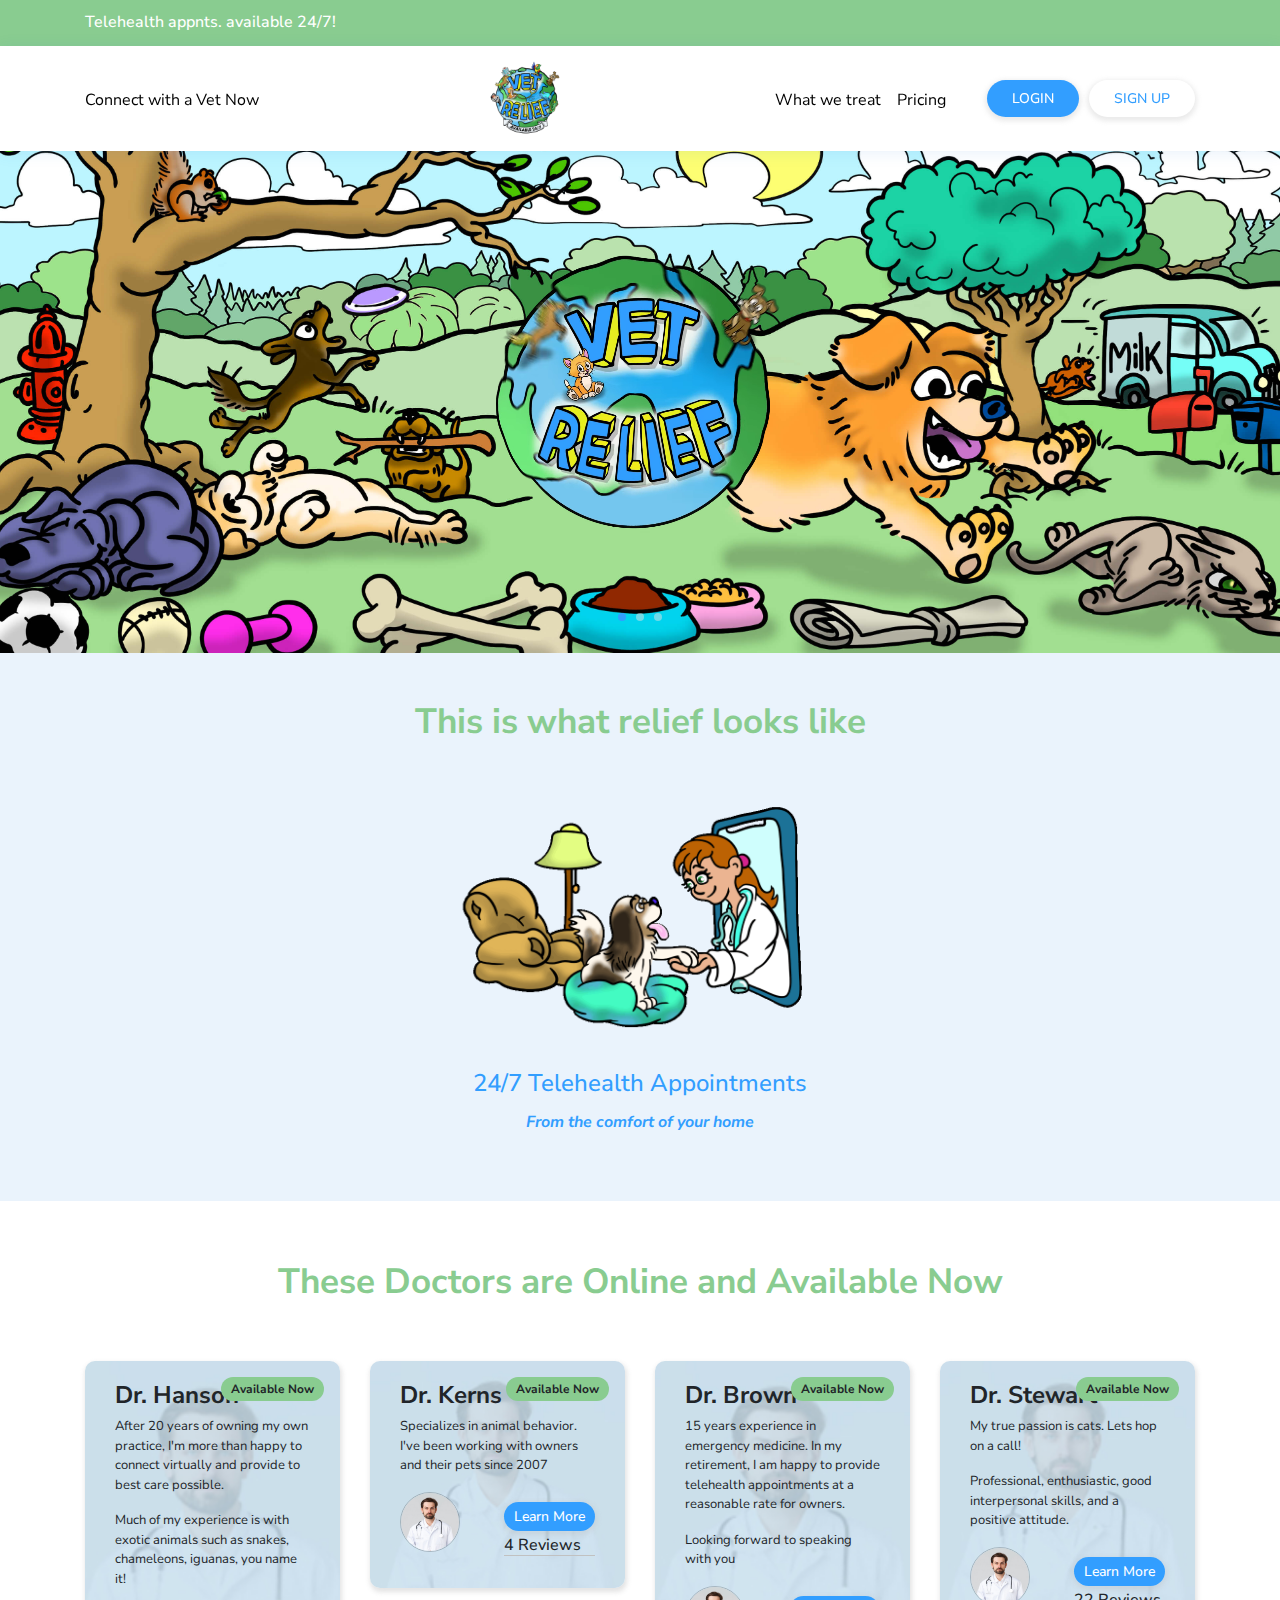
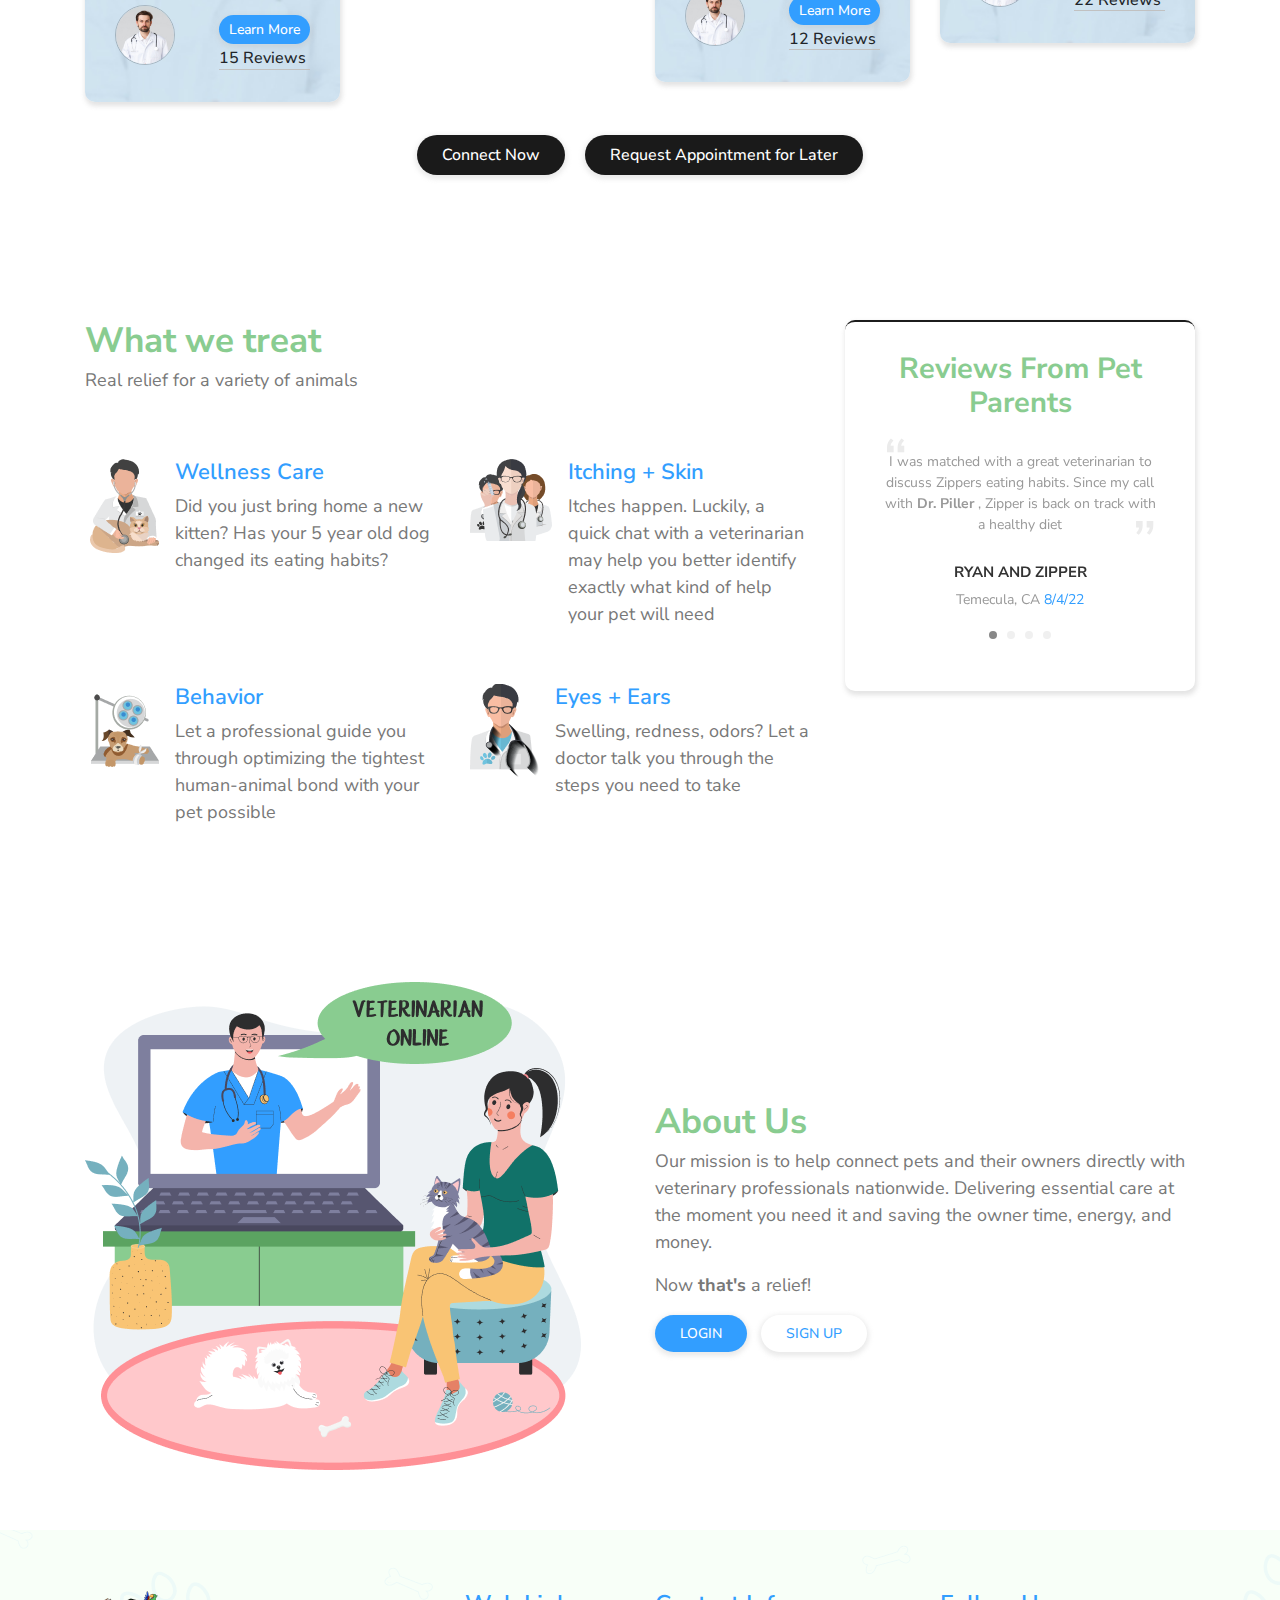
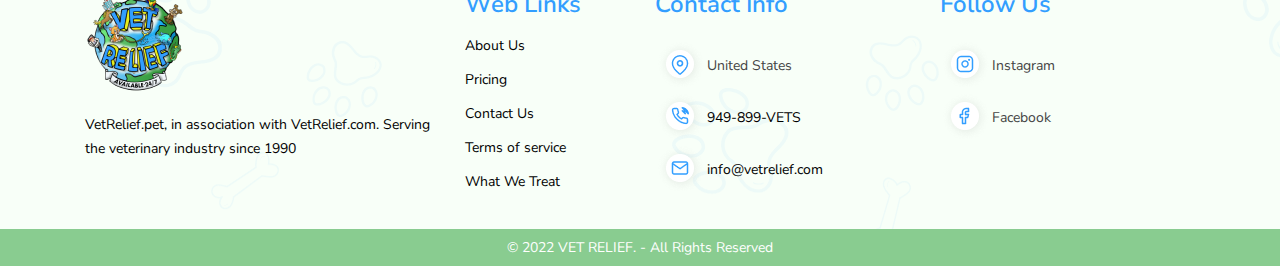
==== index.html @ 88fe9f97 "Updated homepage link" ====
<!-- Header -->
<!DOCTYPE html>
<html lang="en">

<!-- Mirrored from test.vetrelief.com/virtual2/ by HTTrack Website Copier/3.x [XR&CO'2014], Wed, 24 Aug 2022 21:11:15 GMT -->
<!-- Added by HTTrack --><meta http-equiv="content-type" content="text/html;charset=UTF-8" /><!-- /Added by HTTrack -->
<head>
<!-- =======================================================
  * Template Name: Official-vrs-vrtl - v4.6.0
  * Author: divine infosys
  ======================================================== -->

    <meta charset="utf-8">
    <meta name="viewport" content="width=device-width, initial-scale=1">
    <title>Official VRS vrtl</title>

    <!-- Favicons -->
    <link href="assets/img/favicon.png" rel="icon">
    <link href="assets/img/apple-touch-icon.png" rel="apple-touch-icon">

     <!-- Vendor CSS Files -->
     <!-- <link href="assets/vendor/animate.css/animate.min.css" rel="stylesheet"> -->
     <link href="assets/css/bootstrap.min.css" rel="stylesheet">
     
     <link href="assets/vendor/bootstrap-icons/bootstrap-icons.css" rel="stylesheet">
     <link rel="stylesheet" href="../../cdnjs.cloudflare.com/ajax/libs/font-awesome/4.7.0/css/font-awesome.min.css">

    <!-- Google Fonts -->
    <!-- <link href="https://fonts.googleapis.com/css2?family=Montserrat:wght@100;200;300;400;500;600;700;800;900&display=swap" rel="stylesheet"> -->

    <link href="https://fonts.googleapis.com/css2?family=Nunito+Sans:ital,wght@0,200;0,300;0,400;0,600;0,700;0,800;0,900;1,200;1,300;1,400&amp;display=swap" rel="stylesheet">
    <link href="https://fonts.googleapis.com/css2?family=Martel+Sans:wght@200;300;400;600;700;800&amp;display=swap" rel="stylesheet">

    <!-- Template Main CSS File -->
    <link href="assets/css/style.css" rel="stylesheet">
</head>
<body>
 <!-- ======= Top Bar ======= -->
 <div id="topbar" class="d-flex align-items-center fixed-top">
    <div class="container d-flex justify-content-between">
      <div class="contact-info d-flex align-items-center">
        <h6>Telehealth appnts. available 24/7!</h6>
      </div>
      <!-- <div class="d-none d-lg-flex social-links align-items-center">
        <a href="#" class="instagram"><img src="assets/img/icon/instagram.png" alt=""></a>
        <a href="#" class="facebook"><img src="assets/img/icon/facebook.png" alt=""></a>
        <a href="#" class="linkedin"><img src="assets/img/icon/linkedin.png" alt=""></a>        
      </div> -->
    </div>
  </div>

   <!-- ======= Header ======= -->
   <header id="header" class="fixed-top">
    <div class="container">

      <!-- <h1 class="logo me-auto"><a href="index.html">Medilab</a></h1> -->
      <!-- Uncomment below if you prefer to use an image logo -->
      <!-- mobile-tab-logo -->
      
      <div class="mobile-nav-tab align-items-center">
          <!-- navbar mobile -->
          <a href="index.html" class="logo"><img src="assets/img/logo_main.png" alt="" class="img-fluid"></a>
          <nav id="navbar" class="navbar order-last order-lg-0">
            <ul>
              <li><a class="nav-link scrollto active" href="/Pet-Parent/">Connect Now</a></li>
              <li><a class="nav-link scrollto" href="#hero">What we treat</a></li>
              <li><a class="nav-link scrollto" href="#">Pricing</a></li>
              <li><a class="nav-link scrollto" href="#">About</a></li>
            </ul>
            <i class="bi bi-list mobile-nav-toggle"></i>   
          </nav> 
              <a href="#" class="login-btn scrollto" data-toggle="modal" data-target="#loginModal"><span class="d-md-inline">Login</a>

              <a href="register.html" class="signup-btn scrollto"><span class="d-md-inline">Sign up</a>
          <!-- navbar -->
      </div>
       
      <!-- navbar pc -->
      <div class="pc-nav-tab">
        
          <nav id="navbar" class="navbar order-last order-lg-0">

            <div class="pc-nav">
              <ul>
                <li><a class="nav-link scrollto active" href="/Pet-Parent/">Connect with a Vet Now</a></li>
                
              </ul>
            </div>  
            
            <div class="logo-img">
              <a href="index.html" class="logo"><img src="assets/img/logo_main.png" alt="" class="img-fluid"></a>
            </div>  
              

            <div class="pc-nav">
              <ul>
                <li><a class="nav-link scrollto" href="#What-Treat">What we treat</a></li>
                <li><a class="nav-link scrollto" href="#">Pricing</a></li>
              </ul>

              <i class="bi bi-list mobile-nav-toggle"></i> 

              <a href="#" class="login-btn scrollto" data-toggle="modal" data-target="#loginModal"><span class="d-md-inline">Login</a>
              <a href="register.html" class="signup-btn scrollto"><span class="d-md-inline">Sign up</a> 
            </div>  

          </nav> 
            <!-- navbar -->
        
      </div>
    
    </div>
  </header><!-- End Header -->

 <!-- ======= Hero Section ======= -->
 <div id="carouselHeroSection" class="carousel slide" data-ride="carousel">
  <ol class="carousel-indicators">
    <li data-target="#carouselHeroSection" data-slide-to="0" class="active"></li>
    <li data-target="#carouselHeroSection" data-slide-to="1"></li>
    <li data-target="#carouselHeroSection" data-slide-to="2"></li>
  </ol>
  <div class="carousel-inner">
    <div class="carousel-item active">
      <section id="hero3" class="d-flex align-items-center hero-3">
        <div class="container">
          <div class="row align-items-center">
            <div class="col-8 col-lg-4 mx-auto text-center">
              <div class="video-sect mt-lg-4">
                <video class="d-none d-lg-block" src="assets/img/transparent-image-background.webm" autoplay loop muted width="100%"></video>
                <img class="d-lg-none" src="assets/img/transparent-logo-gif.gif" width="100%" alt="">
              </div>
            </div>
          </div> 
        </div>
      </section>
    </div>
    <div class="carousel-item">
      <section id="hero3-1" class="d-flex align-items-center hero-3">
        <div class="container">
          <div class="row align-items-center">
            <div class="col-8 col-lg-4 mx-auto text-center">
              <div class="video-sect mt-lg-4">
                <video class="d-none d-lg-block" src="assets/img/transparent-image-background.webm" autoplay loop muted width="100%"></video>
                <img class="d-lg-none" src="assets/img/transparent-logo-gif.gif" width="100%" alt="">
              </div>
            </div>
          </div> 
        </div>
      </section>
    </div>
    <div class="carousel-item">
      <section id="hero3-2" class="d-flex align-items-center hero-3">
        <div class="container">
          <div class="row align-items-center">
            <div class="col-8 col-lg-4 mx-auto text-center">
              <div class="video-sect mt-lg-4">
                <video class="d-none d-lg-block" src="assets/img/transparent-image-background.webm" autoplay loop muted width="100%"></video>
                <img class="d-lg-none" src="assets/img/transparent-logo-gif.gif" width="100%" alt="">
              </div>
            </div>
          </div> 
        </div>
      </section>
    </div>
  </div>
</div><!-- End Hero -->

  <section class="pet-video-section pt-lg-5">
    <div class="container">
      <div class="col-lg-6 mx-auto">
        <div class="section-title">
            <h2 class="mb-0">This is what relief looks like</h2>
        </div>
        <img src="assets/img/Pet_Paw_Shake_Transparent.gif" width="100%" alt="">
        <div class="section-title  pb-0">
            <h4 class="blue-heading mb-3">24/7 Telehealth Appointments</h4>
            <h6 class="blue-heading"><i><b>From the comfort of your home</b></i></h6>
        </div>
        <!-- <video src="assets/img/pet-video.mp4" id="petVideoAutoPlay" loop autoplay playsinline muted width="100%"></video> -->
      </div>
    </div>
  </section>

<main id="main">

<!-- ======= These doctors are available now Section ======= -->
<section id="doctors-available" class="doctors-available">
  <div class="container">
        <div class="section-title">
          <h2>These Doctors are Online and Available Now</h2> 
        </div>
        <div class="doctors-available-main">
          <div class="row">

            <div class="col-md-6 col-lg-3">            
              <div class="main-doct-box" onclick="location.href='/Doctor-Telehealth-tab/'">
                <div class="doct-text">
                  <h4>Dr. Hanson</h4>
                <h6>Available Now</h6>
                <p>After 20 years of owning my own practice, I'm more than happy to connect virtually and provide to best care possible.</p>
                <p>Much of my experience is with exotic animals such as snakes, chameleons, iguanas, you name it!</p>
                </div>
                <div class="doct-details">
                  <img src="assets/img/doct-1.jpg" alt="">
                  <div class="doct-reviews">
                    <a href="#">Learn More</a> 
                    <h6>15 Reviews</h6>
                  </div>
                </div>
              </div>
             </div> <!-- col-lg-3 -->

             <div class="col-md-6 col-lg-3">            
              <div class="main-doct-box" onclick="location.href='/Doctor-Telehealth-tab/'">
                <div class="doct-text">
                  <h4>Dr. Kerns</h4>
                <h6>Available Now</h6>
                <p>Specializes in animal behavior. I've been working with owners and their pets since 2007</p>
                </div>
                <div class="doct-details">
                  <img src="assets/img/doct-1.jpg" alt="">
                  <div class="doct-reviews">
                    <a href="#">Learn More</a> 
                    <h6>4 Reviews</h6>
                  </div>
                </div>
              </div>
             </div> <!-- col-lg-3 -->

             <div class="col-md-6 col-lg-3">            
              <div class="main-doct-box" onclick="location.href='/Doctor-Telehealth-tab/'">
                <div class="doct-text">
                  <h4>Dr. Brown</h4>
                <h6>Available Now</h6>
                <p>15 years experience in emergency medicine. In my retirement, I am happy to provide telehealth appointments at a reasonable rate for owners.</p>
                <p>Looking forward to speaking with you</p>
                </div>
                <div class="doct-details">
                  <img src="assets/img/doct-1.jpg" alt="">
                  <div class="doct-reviews">
                    <a href="#">Learn More</a> 
                    <h6>12 Reviews</h6>
                  </div>
                </div>
              </div>
             </div> <!-- col-lg-3 -->

             <div class="col-md-6 col-lg-3">            
              <div class="main-doct-box" onclick="location.href='/Doctor-Telehealth-tab/'">
                <div class="doct-text">
                  <h4>Dr. Stewart</h4>
                <h6>Available Now</h6>
                <p>My true passion is cats. Lets hop on a call!</p>
                <p>Professional, enthusiastic, good interpersonal skills, and a positive attitude.</p>
                </div>
                <div class="doct-details">
                  <img src="assets/img/doct-1.jpg" alt="">
                  <div class="doct-reviews">
                    <a href="#">Learn More</a> 
                    <h6>22 Reviews</h6>
                  </div>
                </div>
              </div>
             </div> <!-- col-lg-3 -->

          </div>
        </div>
        <div class="contact-btn">
          <a href="#" class="scrollto"><span class="d-md-inline">Connect Now</span></a>
          <a href="#" class="scrollto"><span class="d-md-inline">Request Appointment for Later</span></a> 
        </div>
        
  </div>
</section>
<!-- End These doctors are available now Section -->


<!-- ======= What We Treat Section ======= -->
<section id="What-Treat" class="What-Treat">
  <div class="container">
        <!-- Row -->
        <div class="row">
          <div class="col-lg-8">
            <!-- main-title -->
            <div class="section-title-l">
              <h2>What we treat</h2> 
              <p>Real relief for a variety of animals</p>
           </div>

            <div class="treat-point">
                <!-- Row -->
                <div class="row">

                  <div class="col-lg-6 d-flex treat-point-main">
                      <div class="treat-point-img">
                        <img src="assets/img/trear-1.png" alt="">
                      </div>
                      <div class="treat-point-text">
                        <h5>Wellness Care</h5>
                        <p>Did you just bring home a new kitten? Has your 5 year old dog changed its eating habits?</p>
                      </div>
                  </div> <!-- col-lg-6 -->

                  <div class="col-lg-6 d-flex treat-point-main">
                      <div class="treat-point-img">
                        <img src="assets/img/trear-3.png" alt="">
                      </div>
                      <div class="treat-point-text">
                        <h5>Itching + Skin</h5>
                        <p>Itches happen. Luckily, a quick chat with a veterinarian may help you better identify exactly what kind of help your pet will need</p>
                      </div>
                  </div> <!-- col-lg-6 -->

                  <div class="col-lg-6 d-flex treat-point-main">
                      <div class="treat-point-img">
                        <img src="assets/img/trear-4.png" alt="">
                      </div>
                      <div class="treat-point-text">
                        <h5>Behavior</h5>
                        <p>Let a professional guide you through optimizing the tightest human-animal bond with your pet possible</p>
                      </div>
                  </div> <!-- col-lg-6 -->

                  <div class="col-lg-6 d-flex treat-point-main">
                      <div class="treat-point-img">
                        <img src="assets/img/trear-2.png" alt="">
                      </div>
                      <div class="treat-point-text">
                        <h5>Eyes + Ears</h5>
                        <p>Swelling, redness, odors? Let a doctor talk you through the steps you need to take</p>
                      </div>
                  </div> <!-- col-lg-6 -->

                </div>
            </div>
              

          </div>
          <div class="col-lg-4">
            <div class="appointment-form">
              <h3>Reviews From Pet Parents</h3>

              <div id="myCarousel" class="carousel slide" data-ride="carousel">
	                <!-- Carousel indicators -->
                <ol class="carousel-indicators">
                  <li data-target="#myCarousel" data-slide-to="0" class="active"></li>
                  <li data-target="#myCarousel" data-slide-to="1"></li>
                  <li data-target="#myCarousel" data-slide-to="2"></li>
                  <li data-target="#myCarousel" data-slide-to="3"></li>
                </ol>  

                <!-- Wrapper for carousel items -->
                <div class="carousel-inner">		

                  <div class="carousel-item active">
                    <!-- <div class="img-box"><img src="/examples/images/clients/3.jpg" alt=""></div> -->
                    <p class="testimonial">I was matched with a great veterinarian to discuss Zippers eating habits. Since my call with <b>Dr. Piller </b>, Zipper is back on track with a healthy diet</p>
                    <p class="overview"><b>Ryan and Zipper</b>Temecula, CA <a href="#">8/4/22</a></p>
                    <!-- <div class="star-rating">
                      <ul class="list-inline">
                        <li class="list-inline-item"><i class="fa fa-star"></i></li>
                        <li class="list-inline-item"><i class="fa fa-star"></i></li>
                        <li class="list-inline-item"><i class="fa fa-star"></i></li>
                        <li class="list-inline-item"><i class="fa fa-star"></i></li>
                        <li class="list-inline-item"><i class="fa fa-star-o"></i></li>
                      </ul>
                    </div> -->
                  </div>

                  <div class="carousel-item">
                    <!-- <div class="img-box"><img src="/examples/images/clients/1.jpg" alt=""></div> -->
                    <p class="testimonial">I was matched with a great veterinarian to discuss Zippers eating habits. Since my call with <b>Dr. Piller </b>, Zipper is back on track with a healthy diet</p>
                    <p class="overview"><b>Kayli and Floki</b>San Diego, CA <a href="#">9/29/22</a></p>
                    <!-- <div class="star-rating">
                      <ul class="list-inline">
                        <li class="list-inline-item"><i class="fa fa-star"></i></li>
                        <li class="list-inline-item"><i class="fa fa-star"></i></li>
                        <li class="list-inline-item"><i class="fa fa-star"></i></li>
                        <li class="list-inline-item"><i class="fa fa-star"></i></li>
                        <li class="list-inline-item"><i class="fa fa-star-o"></i></li>
                      </ul>
                    </div> -->
                  </div>

                  <div class="carousel-item">
                    <!-- <div class="img-box"><img src="/examples/images/clients/2.jpg" alt=""></div> -->
                    <p class="testimonial">Gracy's was injured in March on a camping trip and had a hip replacement. We've reached out to a veterinarian on Vet Relief for some post surgery advice. <b>Dr. Kerns </b> has been so helpful teaching us how to keep our girl comfortable and relaxed while she heals</p>
                    <p class="overview"><b>Dave and Gracy</b>Pacific Beach, CA <a href="#">7/1/22</a></p>
                    <!-- <div class="star-rating">
                      <ul class="list-inline">
                        <li class="list-inline-item"><i class="fa fa-star"></i></li>
                        <li class="list-inline-item"><i class="fa fa-star"></i></li>
                        <li class="list-inline-item"><i class="fa fa-star"></i></li>
                        <li class="list-inline-item"><i class="fa fa-star"></i></li>
                        <li class="list-inline-item"><i class="fa fa-star-half-o"></i></li>
                      </ul>
                    </div> -->
                  </div>	

                  <div class="carousel-item">
                    <!-- <div class="img-box"><img src="/examples/images/clients/2.jpg" alt=""></div> -->
                    <p class="testimonial">Wylee is almost 12 years old. She's starting to have trouble going to the bathroom on her own. <b>Dr. Stewart </b> has given us tons of helpful tips to implement. We've booked her for 3 calls since our first chat, we absolutely love her!</p>
                    <p class="overview"><b>Heather and Wylee</b>Dana Point, CA <a href="#">8/4/22</a></p>
                    <!-- <div class="star-rating">
                      <ul class="list-inline">
                        <li class="list-inline-item"><i class="fa fa-star"></i></li>
                        <li class="list-inline-item"><i class="fa fa-star"></i></li>
                        <li class="list-inline-item"><i class="fa fa-star"></i></li>
                        <li class="list-inline-item"><i class="fa fa-star"></i></li>
                        <li class="list-inline-item"><i class="fa fa-star-half-o"></i></li>
                      </ul>
                    </div> -->
                  </div>	

	          </div>

</div>


            </div>

          </div>
        </div>        
  </div>
</section>

<!-- End What We Treat Section -->

<!-- ======= Start about us Section ======= -->

<section id="about-us" class="about-us">
  <div class="container">
    <div class="row align-items-center">
      <div class="col-lg-6">
        <img src="assets/img/about.png" alt="about us">
      </div>
      <div class="col-lg-6 about-us-text">
        <!-- main-title -->
          <div class="section-title-l">
            <h2>About Us</h2>  
            <p>Our mission is to help connect pets and their owners directly with veterinary professionals nationwide. Delivering essential care at the moment you need it and saving the owner time, energy, and money.</p>     
		        <p>Now <b>that's</b> a relief!</p>   
            <a href="#" class="login-btn scrollto ml-0" data-toggle="modal" data-target="#loginModal">Login</a>
            <a href="register.html" class="signup-btn scrollto" ><span class="d-md-inline">Sign up</a> 
          </div>
      </div>
    </div>
  </div>
</section>
<!-- End about us Section -->

</main><!-- End #main -->



<!-- Footer -->

 <!-- ======= Footer ======= -->
 <footer id="footer">

<div class="footer-top">
  <div class="container">
    <div class="row">

      <div class="col-lg-4 col-md-6 footer-contact">
        <img src="assets/img/logo_main.png" alt="logo White">
        <p>VetRelief.pet, in association with VetRelief.com. Serving the veterinary industry since 1990</p>
        <!-- <ul>
            <li><i class="bi bi-phone"></i><a href="tel:+1 949-899-8387">949-899-VETS</a></li>
            <li><i class="bi bi-envelope"></i> <a href="mailto:info@vetrelief.com">info@vetrelief.com</a> </li>
            <li><i class="bi bi-chat-dots"></i> <a href="tel:+90 392 815 89 90">+90 392 815 89 90</a> </li>             
        </ul> -->
      </div>

      <div class="col-lg-2 col-md-6 footer-links">
        <h4>Web Links</h4>
        <ul>
          <li><i class="bx bx-chevron-right"></i> <a href="#">About Us</a></li>
          <li><i class="bx bx-chevron-right"></i> <a href="#">Pricing</a></li>
          <li><i class="bx bx-chevron-right"></i> <a href="#">Contact Us</a></li>
          <li><i class="bx bx-chevron-right"></i> <a href="#">Terms of service</a></li>
          <li><i class="bx bx-chevron-right"></i> <a href="#">What We Treat</a></li>
        </ul>
      </div>

      <div class="col-lg-3 col-md-6 contact-info">
        <h4>Contact Info</h4>
        <ul>
          <li><img src="assets/img/f-location-icon.png" alt="location" class="location"> <p> United States</p></li>
          <li><img src="assets/img/f-call-icon.png" alt="location" class="call"> <a href="tel:+1 949-899-VETS">949-899-VETS</a></li>
          <li><img src="assets/img/f-email-icon.png" alt="email" class="mail"> <a href="mailto:info@vetrelief.com">info@vetrelief.com</a></li>          
        </ul>
      </div>

      <div class="col-lg-3 col-md-6 contact-info">
        <h4>Follow Us</h4>
        <ul>
          <li><img src="assets/img/insta.png" alt="location" class="location"> <p> Instagram</p></li>
		<li><img src="assets/img/fb.png" alt="location" class="call"> <p> Facebook</p></li>         
        </ul>
      </div>

    </div>
  </div>
</div>

<div class="copyright d-md-flex justify-content-center py-2">  
    <div class="copyright-text">
       © 2022 VET RELIEF. - All Rights Reserved
    </div>
</div>
</footer><!-- End Footer -->



<!-- Vendor JS Files -->    
    
    <script src="assets/js/custom.js" crossorigin="anonymous"></script>
    <script src="assets/js/video-play.js"></script>
    <script src="assets/js/jquery.min.js"></script>
    <script src="assets/js/bootstrap.min.js"></script>

    <div class="modal fade" id="loginModal" tabindex="-1" aria-labelledby="loginModalLabel" aria-hidden="true">
      <div class="modal-dialog modal-dialog-centered">
        <div class="modal-content custom-login-modal">
          <button type="button" class="close" data-dismiss="modal" aria-label="Close">
            <img src="assets/img/close_pop.png" alt="">
          </button>
          <div class="modal-body">
            <h6 class="text-center font-weight-bold text-white mb-3">
              Please Login
            </h6>
            <form id="login" name="login" action="/pet_login/">
              <input type="hidden" name="LOGIN_FORM" value="">	  <fieldset class="textbox">
                <div class="row">
                  <div class="col-8 pr-0">
                    <div class="logintext">
                      <label class="username"> <span>Username</span>
                      <input name="VET_AUTH_USER" type="text" id="loginP2" size="11" placeholder="Login">
                      <label class="password"> <span>Password</span>
                      <input name="VET_AUTH_PW" type="password" id="loginP" size="11" placeholder="Password">
                    </div>
                    
                  </div>
                  <div class="col-4 text-right">
                    <div class="button" id="go">
                      <input name="submit" type="image" src="assets/img/Go_Button.png" alt="submit" onclick="testXMLAuth()" width="50" height="50">
                    </div>
                  </div>
                </div>
                  <div class="form-bottom-links">
                    <p><a class="forgot" href="https://vetrelief.com/reset.phtml">Forgot your password?</a></p>
                  <p class="mb-0"><a class="forgot" href="https://vetrelief.com/register.phtml">New to VetRelief.com? Create an Account.</a></p>
                  </div>
              </fieldset>
              
                
              </form>
          </div>
        </div>
      </div>
    </div>

    </body>

<!-- Mirrored from test.vetrelief.com/virtual2/ by HTTrack Website Copier/3.x [XR&CO'2014], Wed, 24 Aug 2022 21:11:27 GMT -->
</html>
---- assets/css/style.css ----
/*--------------------------------------------------------------
# General
--------------------------------------------------------------*/


/* font-family: 'Martel Sans', sans-serif; */
body {
    font-family: 'Nunito Sans', sans-serif;
}

a {
    color: #000000;
    text-decoration: none;
}

a:hover {
    color: #000000;
    text-decoration: none;
}

h1,
h2,
h3,
h4,
h5,
h6 {
    font-family: 'Nunito Sans', sans-serif;
}

li {
    list-style: none;
}

ul {
    padding: 0;
}


/*--------------------------------------------------------------
# Top Bar
--------------------------------------------------------------*/

#topbar {
    background: #89CC90;
    height: 47px;
    font-size: 14px;
    transition: all 0.5s;
    z-index: 996;
    border-bottom: solid 1px #cecece
}

#topbar.topbar-scrolled {
    top: -40px;
}


/* #topbar .contact-info a {
    line-height: 1;
    color: #444444;
    transition: 0.3s;
}

#topbar .contact-info a:hover {
    color: #1977cc;
} 

#topbar .contact-info i {
    color: #ff8522;
    border: solid 1px #000000;
    padding: 6px;
    border-radius: 20px;
    margin-left: 15px;
    line-height: 0;
    margin-right: 5px;
}

#topbar .contact-info i:first-child {
    margin-left: 0;
}*/

#topbar .contact-info h6 {
    color: #ffffff;
    padding: 0;
    margin: 0;
}

#topbar .social-links a {
    padding: 4px;
    display: inline-block;
    line-height: 1px;
    margin: 0px 0px 0 9px;
}

@media (max-width: 768px) {
    #topbar {
        font-size: 12px;
    }
    #topbar .contact-info i {
        padding: 5px;
        border-radius: 15px;
        margin-left: 30px;
        margin-right: 6px;
    }
}


/* #topbar .social-links a:first-child {
    border-left: 0;
  } */


/*--------------------------------------------------------------
  # Header
  --------------------------------------------------------------*/

#header {
    background: #fff;
    transition: all 0.5s;
    z-index: 997;
    padding: 15px 0;
    top: 46px;
    box-shadow: 0px 2px 15px rgba(25, 119, 204, 0.1);
}

#header.header-scrolled {
    top: 0;
}

#header .logo {
    font-size: 30px;
    margin: 0;
    padding: 0;
    line-height: 1;
    font-weight: 700;
    letter-spacing: 0.5px;
    font-family: "Poppins", sans-serif;
}

#header .logo a {
    color: #2c4964;
}

#header .logo img {
    max-height: 75px;
}


/**
  * Appointment Button *
  */

.login-btn {
    margin-left: 25px !important;
    background: #329EFF !important;
    color: #fff !important;
    border-radius: 50px;
    padding: 8px 25px !important;
    white-space: nowrap;
    transition: 0.3s;
    font-size: 14px !important;
    display: inline-block;
    text-transform: uppercase;
    font-weight: 500;
    box-shadow: 0px 2px 5px 2px #bbbbbb4f;
}

.signup-btn {
    margin-left: 10px !important;
    background: #ffffff !important;
    color: #329EFF !important;
    border-radius: 50px;
    padding: 8px 25px !important;
    white-space: nowrap;
    transition: 0.3s;
    font-size: 14px !important;
    display: inline-block;
    text-transform: uppercase;
    font-weight: 500;
    box-shadow: 0px 2px 5px 2px #bbbbbb4f;
}

.login-btn:hover {
    background: #ffffff !important;
    color: #329EFF !important;
}

.signup-btn:hover {
    background: #329EFF!important;
    color: #ffffff !important;
}
.blue-heading{
    color: #329eff;
}

@media (max-width: 768px) {
    .login-btn,
    .signup-btn {
        margin: 0 7px 0 15px;
        padding: 6px 9px;
        font-size: 11px;
    }
}


/*--------------------------------------------------------------
  # Navigation Menu
  --------------------------------------------------------------*/


/**
  * Desktop Navigation 
  */

.navbar {
    padding: 0;
}

.navbar ul {
    margin: 0;
    padding: 0;
    display: flex;
    list-style: none;
    align-items: center;
}

.navbar li {
    position: relative;
}

.navbar>ul>li {
    position: relative;
    white-space: nowrap;
    padding: 8px 0 8px 20px;
}

.navbar a,
.navbar a:focus {
    display: flex;
    align-items: center;
    justify-content: space-between;
    font-size: 16px;
    color: #000000;
    white-space: nowrap;
    transition: 0.3s;
    /* border-bottom: 2px solid #fff; */
    padding: 3px 16px 0px 0px;
}

.pc-nav {
    display: flex;
    justify-content: flex-end;
}


/*.navbar a i,
.navbar a:focus i {
    font-size: 12px;
    line-height: 0;
    margin-left: 5px;
} */


/* .navbar a:hover,
.navbar .active,
.navbar .active:focus,
.navbar li:hover>a {
    color: #ff8522;
    border-color: #ff8522;
} */

.navbar .dropdown ul {
    display: block;
    position: absolute;
    left: 20px;
    top: calc(100% + 30px);
    margin: 0;
    padding: 10px 0;
    z-index: 99;
    opacity: 0;
    visibility: hidden;
    background: #fff;
    box-shadow: 0px 0px 30px rgba(127, 137, 161, 0.25);
    transition: 0.3s;
}

.navbar .dropdown ul li {
    min-width: 200px;
}

.navbar .dropdown ul a {
    padding: 10px 20px;
    font-size: 14px;
    font-weight: 500;
    text-transform: none;
    color: #131320;
    border: none;
}

.navbar .dropdown ul a i {
    font-size: 12px;
}

.navbar .dropdown ul a:hover,
.navbar .dropdown ul .active:hover,
.navbar .dropdown ul li:hover>a {
    color: #ff8522;
}

.navbar .dropdown:hover>ul {
    opacity: 1;
    top: 100%;
    visibility: visible;
}

.navbar .dropdown .dropdown ul {
    top: 0;
    left: calc(100% - 30px);
    visibility: hidden;
}

.navbar .dropdown .dropdown:hover>ul {
    opacity: 1;
    top: 0;
    left: 100%;
    visibility: visible;
}

.mobile-nav-tab {
    display: none;
}

@media (max-width: 1366px) {
    .navbar .dropdown .dropdown ul {
        left: -90%;
    }
    .navbar .dropdown .dropdown:hover>ul {
        left: -100%;
    }
}


/**
  * Mobile Navigation 
  */

.mobile-nav-toggle {
    color: #2c4964;
    font-size: 28px;
    cursor: pointer;
    display: none;
    line-height: 0;
    transition: 0.5s;
}

.mobile-logo img {
    display: none;
}

.mobile-nav-toggle.bi-x {
    color: #fff;
}

@media (max-width: 991px) {
    .mobile-nav-toggle {
        display: block;
    }
    .navbar ul {
        display: none;
    }
    .mobile-logo img {
        display: block;
    }
    .mobile-nav-tab {
        display: flex;
        justify-content: space-evenly;
    }
    .pc-nav-tab {
        display: none;
    }
}

.navbar-mobile {
    position: fixed;
    overflow: hidden;
    top: 0;
    right: 0;
    left: 0;
    bottom: 0;
    background: rgba(28, 47, 65, 0.9);
    transition: 0.3s;
    z-index: 999;
}

.navbar-mobile .mobile-nav-toggle {
    position: absolute;
    top: 15px;
    right: 15px;
}

.navbar-mobile ul {
    display: block;
    position: absolute;
    top: 55px;
    right: 15px;
    bottom: 15px;
    left: 15px;
    padding: 10px 0;
    background-color: #fff;
    overflow-y: auto;
    transition: 0.3s;
}

.navbar-mobile>ul>li {
    padding: 0;
}

.navbar-mobile a {
    padding: 10px 20px;
    font-size: 15px;
    color: #2c4964;
    border: none;
}

.navbar-mobile a:hover,
.navbar-mobile .active,
.navbar-mobile li:hover>a {
    color: #1977cc;
}

.navbar-mobile .getstarted {
    margin: 15px;
}

.navbar-mobile .dropdown ul {
    position: static;
    display: none;
    margin: 10px 20px;
    padding: 10px 0;
    z-index: 99;
    opacity: 1;
    visibility: visible;
    background: #fff;
    box-shadow: 0px 0px 30px rgba(127, 137, 161, 0.25);
}

.navbar-mobile .dropdown ul li {
    min-width: 200px;
}

.navbar-mobile .dropdown ul a {
    padding: 10px 20px;
}

.navbar-mobile .dropdown ul a i {
    font-size: 12px;
}

.navbar-mobile .dropdown ul a:hover,
.navbar-mobile .dropdown ul .active:hover,
.navbar-mobile .dropdown ul li:hover>a {
    color: #1977cc;
}

.navbar-mobile .dropdown>.dropdown-active {
    display: block;
}


/*--------------------------------------------------------------
# Hero Section
--------------------------------------------------------------*/

#hero {
    width: 100%;
    height: 100%;
    /* background: url(../img/slider.png) center;
    background-size: contain;
    background-repeat: no-repeat; */
    margin: 0 0 0;
    background-color: #eaf3fc;
    padding: 0;
}
.pet-video-section{
    background-color: #eaf3fc;
 } 
.pet-video{
    width: 100%;
    max-height: calc(100vh - 200px);
}
#hero3,#hero3-1,#hero3-2{
    /* width: 100%;
    height: 90vh; */
    background-size: cover;
    background-repeat: no-repeat !important;
    margin: 7.5rem 0 0;
    background-color: #eaf3fc;
}
#hero3{
    background: url(../img/doggy_heaven_full.jpeg) center;
    background-size: cover;
}
#hero3-1{
    background: url(../img/cat-heaven-1.jpg) center;
    background-size: cover;
}
#hero3-2{
    background: url(../img/jungle.jpg) center;
    background-size: cover;
}
#carouselHeroSection .carousel-indicators li.active{
    background-color: #329eff;
}
.animate-image{
    max-width: 300px;
    margin: 0 auto;
    animation: scaleUp 3s alternate-reverse infinite;
}
@keyframes scaleUp {
    0%{
        transform: scale(0.85) rotate(-5deg);
    }
    100%{
        transform: scale(1) rotate(5deg);
    }
    /* 100%{
        transform: scale(0.9);
    } */
}

.slider-text {
    margin: 120px auto;
}

.video-sec {
    display: flex;
    justify-content: center;
    margin: 140px 0 0 0;
}

.video-sec video {
    width: 65%;
}

#hero1 {
    width: 100%;
    height: 90vh;
    background: url("../img/slider.png") top center;
    background-size: cover;
}

#hero .container,
#hero1 .container {
    position: relative;
}

#hero h1,
#hero1 h1 {
    margin: 125px 0 0 0;
    font-size: 50px;
    font-weight: 700;
    line-height: 76px;
    /* text-transform: uppercase; */
    color: #89CC90;
}

#hero1 h1,
#hero1 p {
    width: 60%;
}

#hero p {
    font-size: 28px;
    color: #000000;
}

#hero .btn-get-started {
    text-transform: uppercase;
    font-weight: 500;
    font-size: 14px;
    letter-spacing: 1px;
    display: inline-block;
    padding: 12px 35px;
    margin-top: 30px;
    border-radius: 50px;
    transition: 0.5s;
    color: #fff;
    background: #ff8522;
}

#hero .btn-get-started:hover {
    background: #ff8522;
}

@media (min-width: 1024px) {
    #hero,
    #hero1 {
        background-attachment: fixed;
    }
    #hero3,#hero3-1,#hero3-2{
        aspect-ratio: 	1890/787;
    }
}

@media (max-width: 992px) {
    #hero,
    #hero1 {
        margin-bottom: 0;
        /* height: 55vh; */
    }
    #hero .container,
    #hero1 .container {
        padding-bottom: 10px;
        padding-top: 100px;
    }
    #hero h1,
    #hero1 h1 {
        font-size: 28px;
        line-height: 36px;
        text-align: center;
        margin: 20px 0 0 0;
    }
    #hero p {
        text-align: center;
    }
    #hero h2,
    #hero1 h2 {
        font-size: 18px;
        line-height: 24px;
        margin-bottom: 30px;
    }
    .slider-text {
        margin: 0px auto;
    }
    .video-sec {
        margin: 0px;
    }
}

/* @media (max-height: 600px) {
    #hero,
    #hero1 {
        height: 110vh;
    }
} */


/*--------------------------------------------------------------
# Sections General
--------------------------------------------------------------*/

section {
    padding: 60px 0;
    overflow: hidden;
}

.section-bg {
    background-color: #f1f7fd;
}

.section-title {
    text-align: center;
    padding-bottom: 30px;
}

.section-title h2 {
    font-size: 35px;
    font-weight: bold;
    margin-bottom: 20px;
    position: relative;
    color: #89cc90;
}

.section-title-l h2 {
    font-size: 35px;
    font-weight: bold;
    margin-bottom: 5px;
    position: relative;
    color: #89cc90;
}


/* .section-title h2::before {
    content: '';
    position: absolute;
    display: block;
    width: 120px;
    height: 1px;
    background: #ddd;
    bottom: 1px;
    left: calc(50% - 60px);
  }
  
  .section-title h2::after {
    content: '';
    position: absolute;
    display: block;
    width: 40px;
    height: 3px;
    background: #ff8522;
    bottom: 0;
    left: calc(50% - 20px);
  } */

.section-title h2 span {
    background: #252525;
    color: #ffffff;
    padding: 5px 10px;
    border-radius: 2px;
}

.section-title p {
    margin-bottom: 0;
    font-size: 14px;
}


/*--------------------------------------------------------------
# Breadcrumbs
--------------------------------------------------------------*/

.breadcrumbs {
    padding: 20px 0;
    background-color: rgb(255 133 34 / 28%);
    min-height: 40px;
    margin-top: 120px;
}

@media (max-width: 992px) {
    .breadcrumbs {
        margin-top: 100px;
    }
}

.breadcrumbs h2 {
    font-size: 24px;
    font-weight: 300;
    margin: 0;
}

@media (max-width: 992px) {
    .breadcrumbs h2 {
        margin: 0 0 10px 0;
    }
}

.breadcrumbs ol {
    display: flex;
    flex-wrap: wrap;
    list-style: none;
    padding: 0;
    margin: 0;
    font-size: 14px;
}

.breadcrumbs ol li+li {
    padding-left: 10px;
}

.breadcrumbs ol li+li::before {
    display: inline-block;
    padding-right: 10px;
    color: #6c757d;
    content: "/";
}

@media (max-width: 768px) {
    .breadcrumbs .d-flex {
        display: block !important;
    }
    .breadcrumbs ol {
        display: block;
    }
    .breadcrumbs ol li {
        display: inline-block;
    }
}


/*--------------------------------------------------------------
# These Doctors are Available Now
--------------------------------------------------------------*/

.doctors-available-main {
    display: flex;
    justify-content: space-evenly;
}

.doctors-available-main .main-doct-box {
    padding: 20px 30px;
    background-color: #ffffff;
    box-shadow: 1px 3px 5px 1px #c1c1c175;
    border-radius: 10px;
    width: 310px;
    max-width: 100%;
    /* margin: 0 0px 0px 20px; */
    margin: 0.5rem 0;
    background: url("../img/doct-bg.jpg") top center;
    position: relative;
    background-size: cover;
}
.main-doct-box{
    cursor: pointer;
}

.doctors-available-main .main-doct-box .doct-text h4 {
    font-size: px;
    font-weight: 700;
}

.doctors-available-main .main-doct-box .doct-text h6 {
    background-color: #89cc90;
    padding: 5px 10px;
    border-radius: 20px;
    font-size: 12px;
    font-weight: 700;
    position: absolute;
    top: 1rem;
    right: 1rem;
    white-space: nowrap;
    /* margin: 0 0 0px 150px; */
}
.ml-0.login-btn{
    margin-left: 0 !important;
}

.doctors-available-main .main-doct-box .doct-text p {
    font-size: 13px;
    font-weight: 400;
}

.doct-details img {
    width: 60px;
    height: 60px;
    border-radius: 50%;
    border: 1px solid #0003;
}

.doct-details {
    display: flex;
    justify-content: space-between;
}

.doct-reviews a {
    background: #329EFF;
    color: #fff;
    border-radius: 50px;
    padding: 5px 10px;
    white-space: nowrap;
    transition: 0.3s;
    font-size: 14px;
    font-weight: 500;
    border: 0;
    box-shadow: 0px 2px 5px 2px #bbbbbb4f;
}

.doct-reviews {
    padding: 12px 0;
}

.doct-reviews h6 {
    border-bottom: 1px solid #c1c1c1;
    margin: 8px 0 0 0;
}

.contact-btn {
    display: flex;
    justify-content: center;
}

.star-rating {
    line-height: 19px;
    font-size: 13px;
    text-align: center;
}

.contact-btn a {
    margin: 25px 10px;
    background: #1a1a1a;
    color: #fff;
    border-radius: 50px;
    padding: 8px 25px;
    white-space: nowrap;
    text-align: center;
    transition: 0.3s;
    font-size: 16px;
    display: inline-block;
    font-weight: 500;
    box-shadow: 0px 2px 5px 2px #bbbbbb4f;
    
}
.login-btn,.signup-btn.contact-btn a {
    transition: 0.5s all ease;
}
.login-btn:hover,.signup-btn:hover,.contact-btn a:hover{
    transform: scale(1.05);
    box-shadow: 0 0 10px #0001;
}

#petVideoAutoPlay{
    max-height: 80vh;
}
@media (max-width: 768px) {
    #hero3,#hero3-1,#hero3-2{
        margin-top: 150px;
    }
    .doctors-available-main .main-doct-box {
        width: 345px;
        max-width: 100%;
        /* margin: 0 0px 20px 20px; */
    }
    .doctors-available-main .main-doct-box .doct-text h6 {
        background-color: #89cc90;
        font-size: 11px;
        /* position: relative; */
        /* margin: -30px 0 0px 189px; */
    }
    .copyright-text {
        text-align: center;
    }
    .about-us img {
        width: 100%;
        margin: 0 0 32px 0;
    }
    .contact-btn {
        flex-direction: column;
    }
}


/*--------------------------------------------------------------
# What We Treat
--------------------------------------------------------------*/

#What-Treat .treat-point {
    margin: 45px 0 0 0;
}

#What-Treat .treat-point-main {
    padding: 20px;
}

#What-Treat .treat-point-img {
    width: 25%;
    margin-right: 1rem;
}

#What-Treat .treat-point-text h5 {
    font-size: 22px;
    font-weight: 600;
    color: #329EFF;
}

#What-Treat .treat-point-text p,
.section-title-l p {
    color: #787878;
    font-size: 18px;
}

.appointment-form {
    padding: 20px 38px;
    border-top: 2px solid #1c1c1c;
    background-color: #ffffff;
    box-shadow: 1px 3px 5px 1px #c1c1c175;
    border-radius: 10px;
}

.appointment-form h3 {
    font-size: 29px;
    font-weight: 700;
    text-align: center;
    margin: 10px 0;
    color: #89CC90;
}

.appointment-form-btn {
    display: flex;
    justify-content: center;
}


/*--------------------------------------------------------------
# Put Reviews From Pet Owners
--------------------------------------------------------------*/

.carousel {
    /* width: 320px; */
    margin: 0 auto;
    /* padding-bottom: 20px; */
    max-width: 100%;
}
.carousel .carousel-item {
    color: #999;
    font-size: 14px;
    text-align: center;
    overflow: hidden;
    min-height: 240px;
}

.carousel .carousel-item a {
    color: #329eff;
    font-size: 14px;
}

.carousel .img-box {
    width: 145px;
    height: 145px;
    margin: 0 auto;
    border-radius: 50%;
}

.carousel .img-box img {
    width: 100%;
    height: 100%;
    display: block;
    border-radius: 50%;
}

.carousel .testimonial {
    padding: 20px 0 10px;
    position: relative;
    text-shadow: none;
}
.carousel .testimonial::before,.carousel .testimonial::after{
    font-size: 4rem;
    line-height: 1;
    position: absolute;
    opacity: 0.2;
}
.carousel .testimonial::before{
    content: '\201C';
    left: 0;
    top: 0;
}
.carousel .testimonial::after{
    content: '\201D';
    right: 0;
    bottom: -2rem;
}

.carousel .overview {
    text-align: center;
    padding-bottom: 40px;
}

.carousel .overview b {
    color: #333;
    font-size: 15px;
    text-transform: uppercase;
    display: block;
    padding-bottom: 5px;
}

.carousel .star-rating i {
    font-size: 18px;
    color: #88cb90;
}

.carousel-control-prev,
.carousel-control-next {
    width: 30px;
    height: 30px;
    border-radius: 50%;
    background: #999;
    text-shadow: none;
    top: 4px;
}

.carousel-control-prev i,
.carousel-control-next i {
    font-size: 20px;
    margin-right: 2px;
}

.carousel-control-prev {
    left: auto;
    right: 40px;
}

.carousel-control-next i {
    margin-right: -2px;
}

.carousel .carousel-indicators {
    bottom: 15px;
}

.carousel-indicators li,
.carousel-indicators li.active {
    width: 8px;
    height: 8px;
    margin: 1px 5px;
    border-radius: 50%;
}

.carousel-indicators li {
    background: #e2e2e2;
    border: none;
    cursor: pointer;
}

.carousel-indicators li.active {
    background: #888;
}

@media (max-width: 992px) {
    .appointment-form .contact-text {
        margin: 35px 0 0 0px;
    }
    .pet-video-sec{
        margin-top: 50px;
    }
}

@media (max-width: 768px) {
    .appointment-form .contact-text {
        margin: 35px 0 0 0px;
    }
}



/*--------------------------------------------------------------
# Trading Platform
--------------------------------------------------------------*/

.trading-platform .platform-sec::after {
    content: '';
    position: absolute;
    top: 1105px;
    right: 0;
    bottom: 0;
    width: 55%;
    height: 55%;
    background: #f7f7f7;
    z-index: -1;
    border-radius: 30px 0px 0 30px;
}

.trading-platform .platform-sec .platform {
    padding: 30px;
}

.trading-platform .platform-sec .platform h3 {
    font-size: 25px;
    text-transform: uppercase;
    font-weight: 600;
    color: #ff8522;
}

.trading-platform .platform-sec .platform h3 span {
    color: #000000;
}

.trading-platform .platform-sec .platform ul li {
    line-height: 35px;
}

.trading-platform .platform-sec .platform-img {
    width: 100%;
    height: fit-content;
    margin: 50px 0 0 0;
}

@media (max-width: 768px) {
    .section-title h2 {
        font-size: 22px;
    }
    .trading-platform .platform-sec .platform {
        padding: 30px 0 0 0;
    }
    .trading-platform .platform-sec .platform ul li {
        line-height: 30px;
        font-size: 12px;
        font-weight: 500;
    }
    .trading-platform .platform-sec .platform h3 {
        font-size: 22px;
    }
    .trading-platform .platform-sec::after {
        display: none;
    }
    .trading-platform .platform-sec .platform-img {
        margin: 10px 0 0 0;
    }
}


/*--------------------------------------------------------------
# Start Trading Now
--------------------------------------------------------------*/

.start-trading-now {
    text-align: center;
}

.start-trading-now .trading-box {
    background-color: white;
    border-radius: 5px;
    box-shadow: 0px 2px 15px rgb(125 125 125 / 10%);
    border-top: solid 4px #00bff3;
}

.tstart-trading-now.col-lg-3:nth-child(2) .trading-box {
    border-top: solid 4px #c4df9b;
}

.start-trading-now .col-lg-3:nth-child(3) .trading-box {
    border-top: solid 4px #f5989d;
}

.start-trading-now .trading-box h6 {
    font-size: 14px;
    color: #7d7d7d;
    font-weight: 400;
    padding: 35px 35px;
    margin: 0;
}

.start-trading-now .trading-box h2 {
    background-color: #eeeeee;
    padding: 25px 0;
    font-weight: 700;
}

.start-trading-now .trading-box h2 span {
    font-size: 14px;
    font-weight: 400;
}

.start-trading-now .trading-box ul {
    padding: 20px 0;
}

.start-trading-now .trading-box ul li {
    line-height: 28px;
    font-size: 14px;
    font-weight: 500;
}

.start-trading-now .trading-box a {
    margin: 0 0 35px 0;
}

@media (max-width: 768px) {
    .start-trading-now .trading-box {
        margin: 20px 0;
    }
}


/*--------------------------------------------------------------
# Footer
--------------------------------------------------------------*/

#footer {
    color: #444444;
    font-size: 14px;
    background: #F8FFF8;
}

#footer .footer-top {
    padding: 60px 0 0px 0;
    background: url(../img/footer-bg.png) center;
    background-size: inherit;
    background-repeat: no-repeat;
}

#footer .footer-top .footer-contact {
    margin-bottom: 30px;
}

#footer .footer-top .footer-contact h4 {
    font-size: 22px;
    margin: 0 0 30px 0;
    padding: 2px 0 2px 0;
    line-height: 1;
    font-weight: 700;
}

#footer .footer-top .footer-contact p {
    font-size: 14px;
    line-height: 24px;
    margin-bottom: 0;
    color: #000000;
    margin: 19px 0 0 0;
}

#footer .footer-top .footer-contact ul li {
    margin: 20px 0 26px 0;
}

#footer .footer-top .footer-contact ul li a {
    color: #000000;
    margin: 0 0 0 13px;
}

#footer .footer-top h4 {
    font-size: 24px;
    font-weight: 600;
    color: #329EFF;
    position: relative;
    padding-bottom: 12px;
}

#footer .footer-top .footer-links {
    margin-bottom: 30px;
}

#footer .footer-top .footer-links p {
    margin: 0;
}

.contact-info ul li {
    padding: 0px 0;
    display: flex;
    align-items: center;
}

.contact-info ul li p {
    margin: 0;
}

#footer .footer-top .footer-links ul {
    list-style: none;
    padding: 0;
    margin: 0;
}

#footer .footer-top .footer-links ul li {
    padding: 10px 0;
    display: flex;
    align-items: center;
}

#footer .footer-top .footer-links ul li:first-child {
    padding-top: 0;
}

.footer-links ul li .location {
    margin: -13px 0 0 0;
}

#footer .footer-top .footer-links ul a {
    color: #000000;
    transition: 0.3s;
    display: inline-block;
    line-height: 1;
}

#footer .footer-top .footer-links ul a:hover {
    text-decoration: none;
    color: #329EFF;
}

.copyright {
    color: #ffffff;
    background-color: #89cc90;
}

/* Custom modal CSS */
.custom-login-modal{
    background-color: #004455 !important;
    border: 2px solid #ddd;
    box-shadow: 0px 0px 20px #999;
    -webkit-box-shadow: 0px 0px 20px #999;
    width: 300px;
    margin: 0 auto;
    font-size: 14px;
    position: relative;
}
.custom-login-modal .close{
    position: absolute;
    right: -1.75rem;
    top: -1.75rem;
    opacity: 1;
}
.custom-login-modal input[type='text'],.custom-login-modal input[type='password']{
    padding: 2px 5px;
    border-radius: 4px;
    border:1px solid #0001;
    font-size: 12px;
    margin-bottom: 0.25rem;
    width: 100%;
}
.custom-login-modal label{
    margin-right: 10px;
    color: #ddd;
    width: 100%;
}
#go {
    width: 50px;
    margin-top: 1.5rem;
}
.custom-login-modal .button{
    padding: 6px 6px 4px;
    margin-top: 10px;
    width: 220px;
    background: -moz-linear-gradient(center top, #f3f3f3, #dddddd);
    background: -webkit-gradient(linear, left top, left bottom, from(#f3f3f3), to(#dddddd));
    background: -o-linear-gradient(top, #f3f3f3, #dddddd);
    filter: progid:DXImageTransform.Microsoft.gradient(startColorStr='#f3f3f3', EndColorStr='#dddddd');
    border-color: #000;
    border-width: 1px;
    border-radius: 4px 4px 4px 4px;
    -moz-border-radius: 4px;
    -webkit-border-radius: 4px;
    color: #333;
    cursor: pointer;
    display: inline-block;
}
.form-bottom-links p{
    font-size: 11px;
    margin-bottom: 0.5rem;
}
.form-bottom-links p a{
    color: #0099cc;
}
.form-bottom-links p a:hover{
    color: #eee;
}
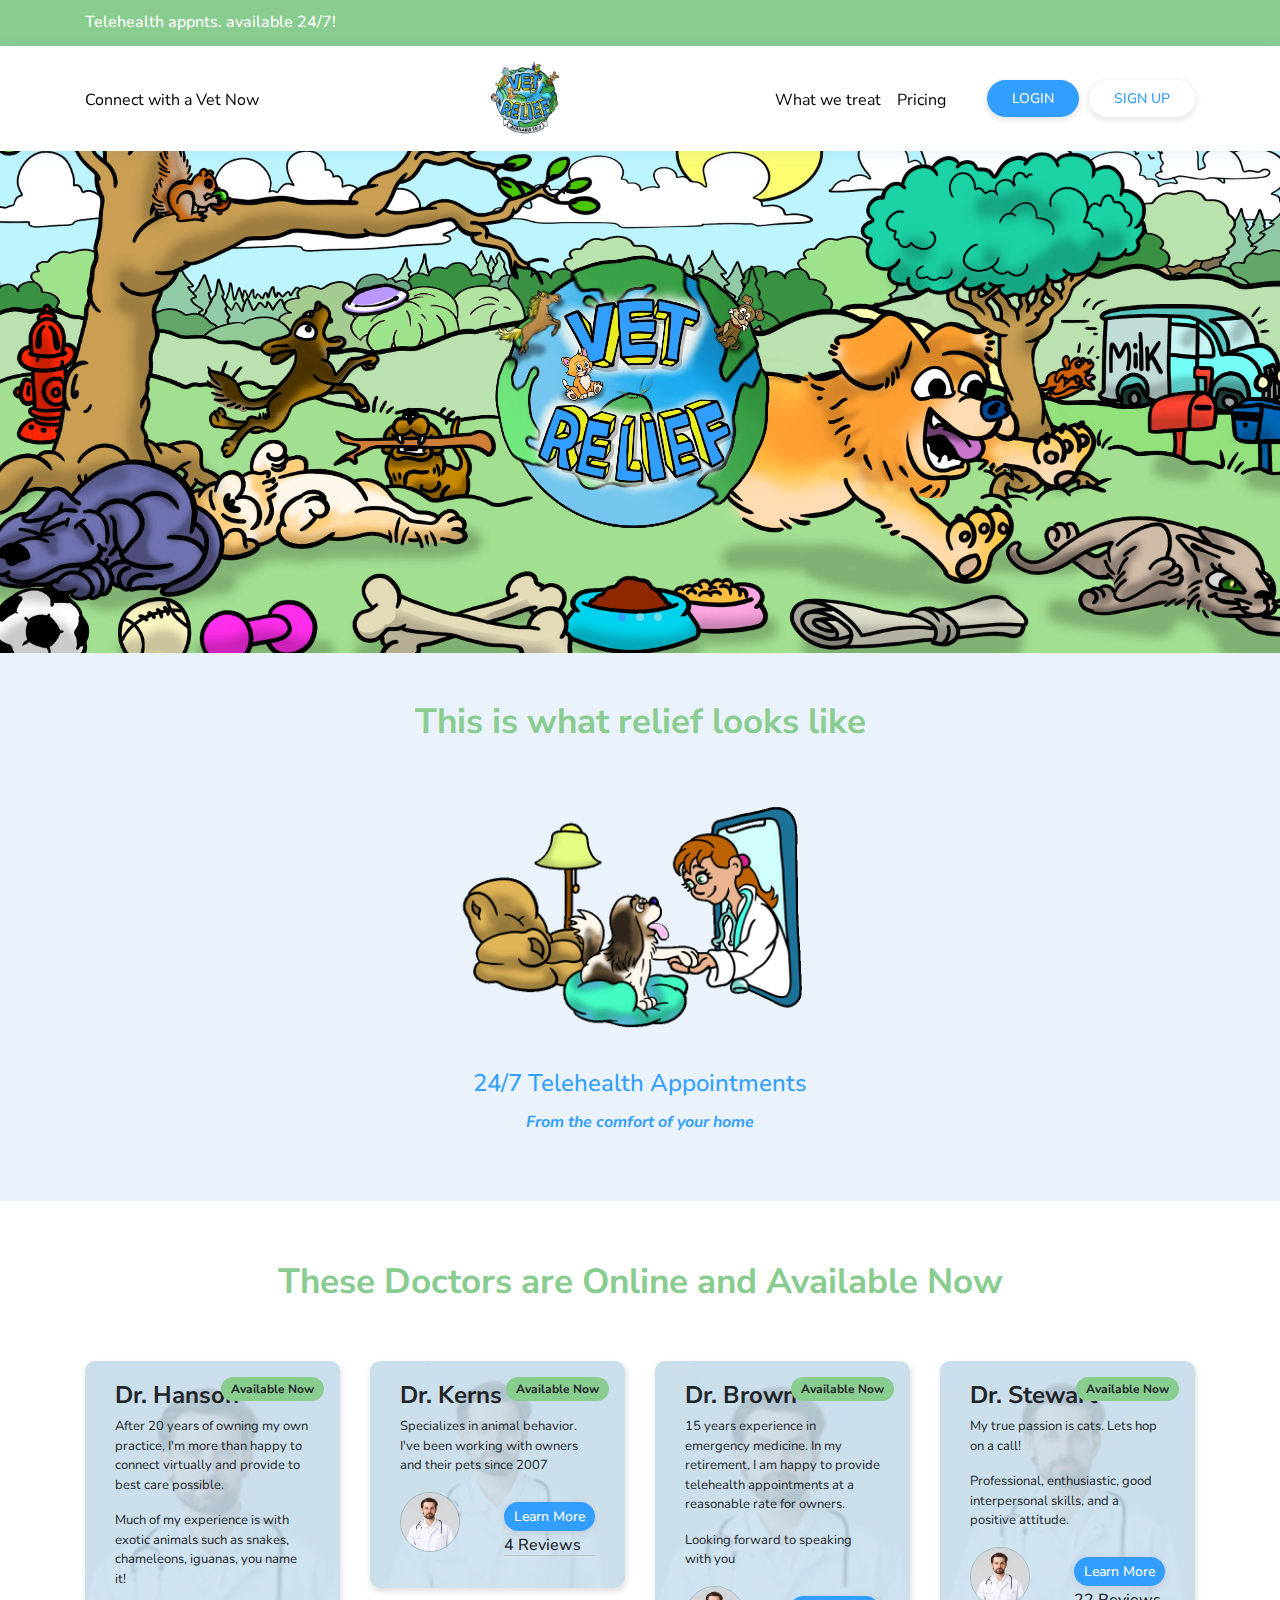
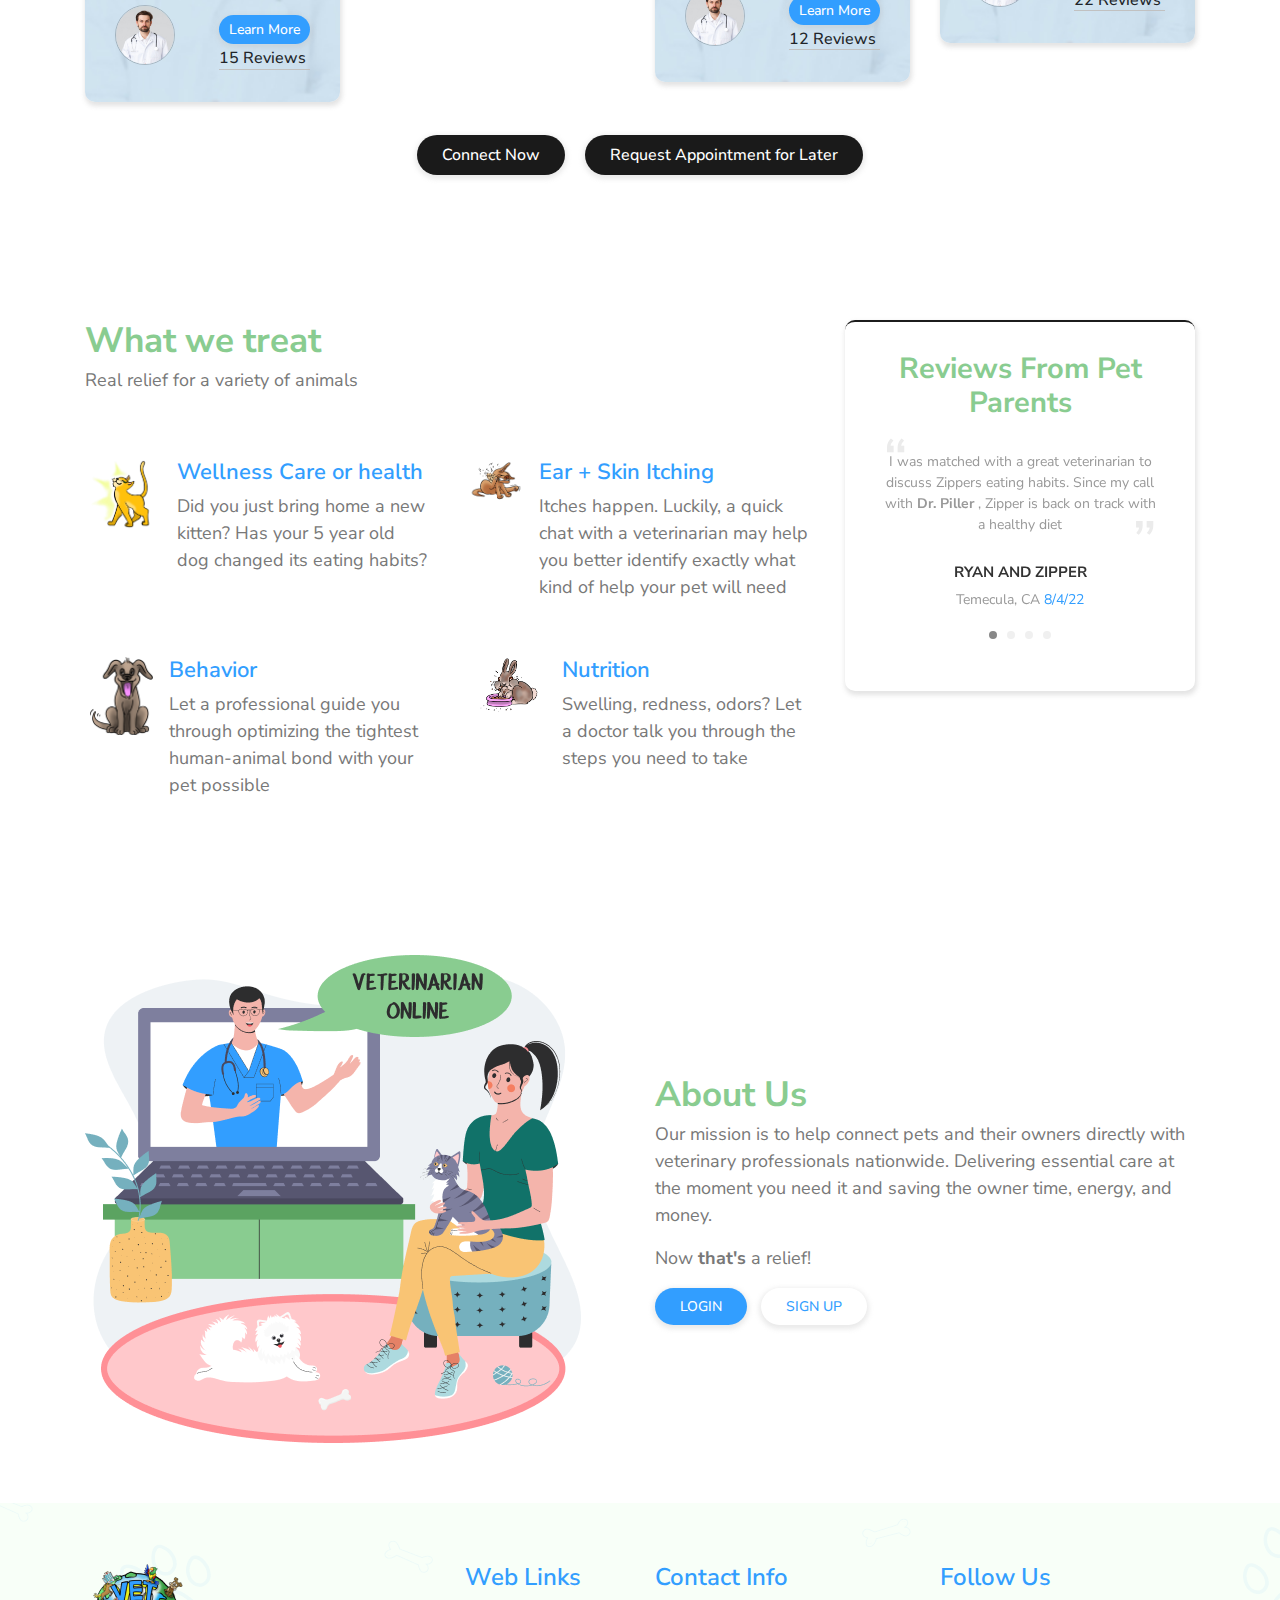
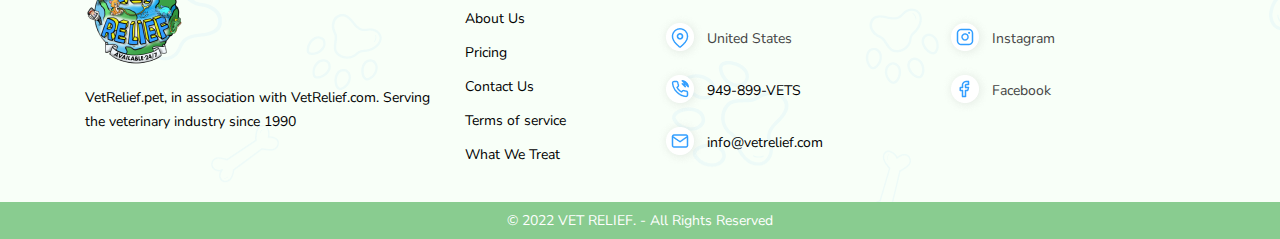
==== commit afdaa8fa: "Updated "what we treat" section" ====
--- a/index.html
+++ b/index.html
@@ -82,7 +82,7 @@
 
             <div class="pc-nav">
               <ul>
-                <li><a class="nav-link scrollto active" href="/Pet-Parent/">Connect with a Vet Now</a></li>
+                <li><a class="nav-link scrollto active" href="/pet_appointment/">Connect with a Vet Now</a></li>
                 
               </ul>
             </div>  
@@ -293,27 +293,27 @@
 
                   <div class="col-lg-6 d-flex treat-point-main">
                       <div class="treat-point-img">
-                        <img src="assets/img/trear-1.png" alt="">
+                        <img src="assets/img/proud_cat.png" width="100%" alt="">
                       </div>
                       <div class="treat-point-text">
-                        <h5>Wellness Care</h5>
+                        <h5>Wellness Care or health</h5>
                         <p>Did you just bring home a new kitten? Has your 5 year old dog changed its eating habits?</p>
                       </div>
                   </div> <!-- col-lg-6 -->
 
                   <div class="col-lg-6 d-flex treat-point-main">
                       <div class="treat-point-img">
-                        <img src="assets/img/trear-3.png" alt="">
+                        <img src="assets/img/scratchy_dog_brown.png" width="100%" alt="">
                       </div>
                       <div class="treat-point-text">
-                        <h5>Itching + Skin</h5>
+                        <h5>Ear + Skin Itching</h5>
                         <p>Itches happen. Luckily, a quick chat with a veterinarian may help you better identify exactly what kind of help your pet will need</p>
                       </div>
                   </div> <!-- col-lg-6 -->
 
                   <div class="col-lg-6 d-flex treat-point-main">
                       <div class="treat-point-img">
-                        <img src="assets/img/trear-4.png" alt="">
+                        <img src="assets/img/well_behaved_dog.png" width="100%" alt="">
                       </div>
                       <div class="treat-point-text">
                         <h5>Behavior</h5>
@@ -323,10 +323,10 @@
 
                   <div class="col-lg-6 d-flex treat-point-main">
                       <div class="treat-point-img">
-                        <img src="assets/img/trear-2.png" alt="">
+                        <img src="assets/img/rabbit_eating_sloppy.png" width="100%" alt="">
                       </div>
                       <div class="treat-point-text">
-                        <h5>Eyes + Ears</h5>
+                        <h5>Nutrition</h5>
                         <p>Swelling, redness, odors? Let a doctor talk you through the steps you need to take</p>
                       </div>
                   </div> <!-- col-lg-6 -->
--- a/assets/css/style.css
+++ b/assets/css/style.css
@@ -940,7 +940,7 @@
 }
 
 #What-Treat .treat-point-img {
-    width: 25%;
+    width: 60%;
     margin-right: 1rem;
 }
 
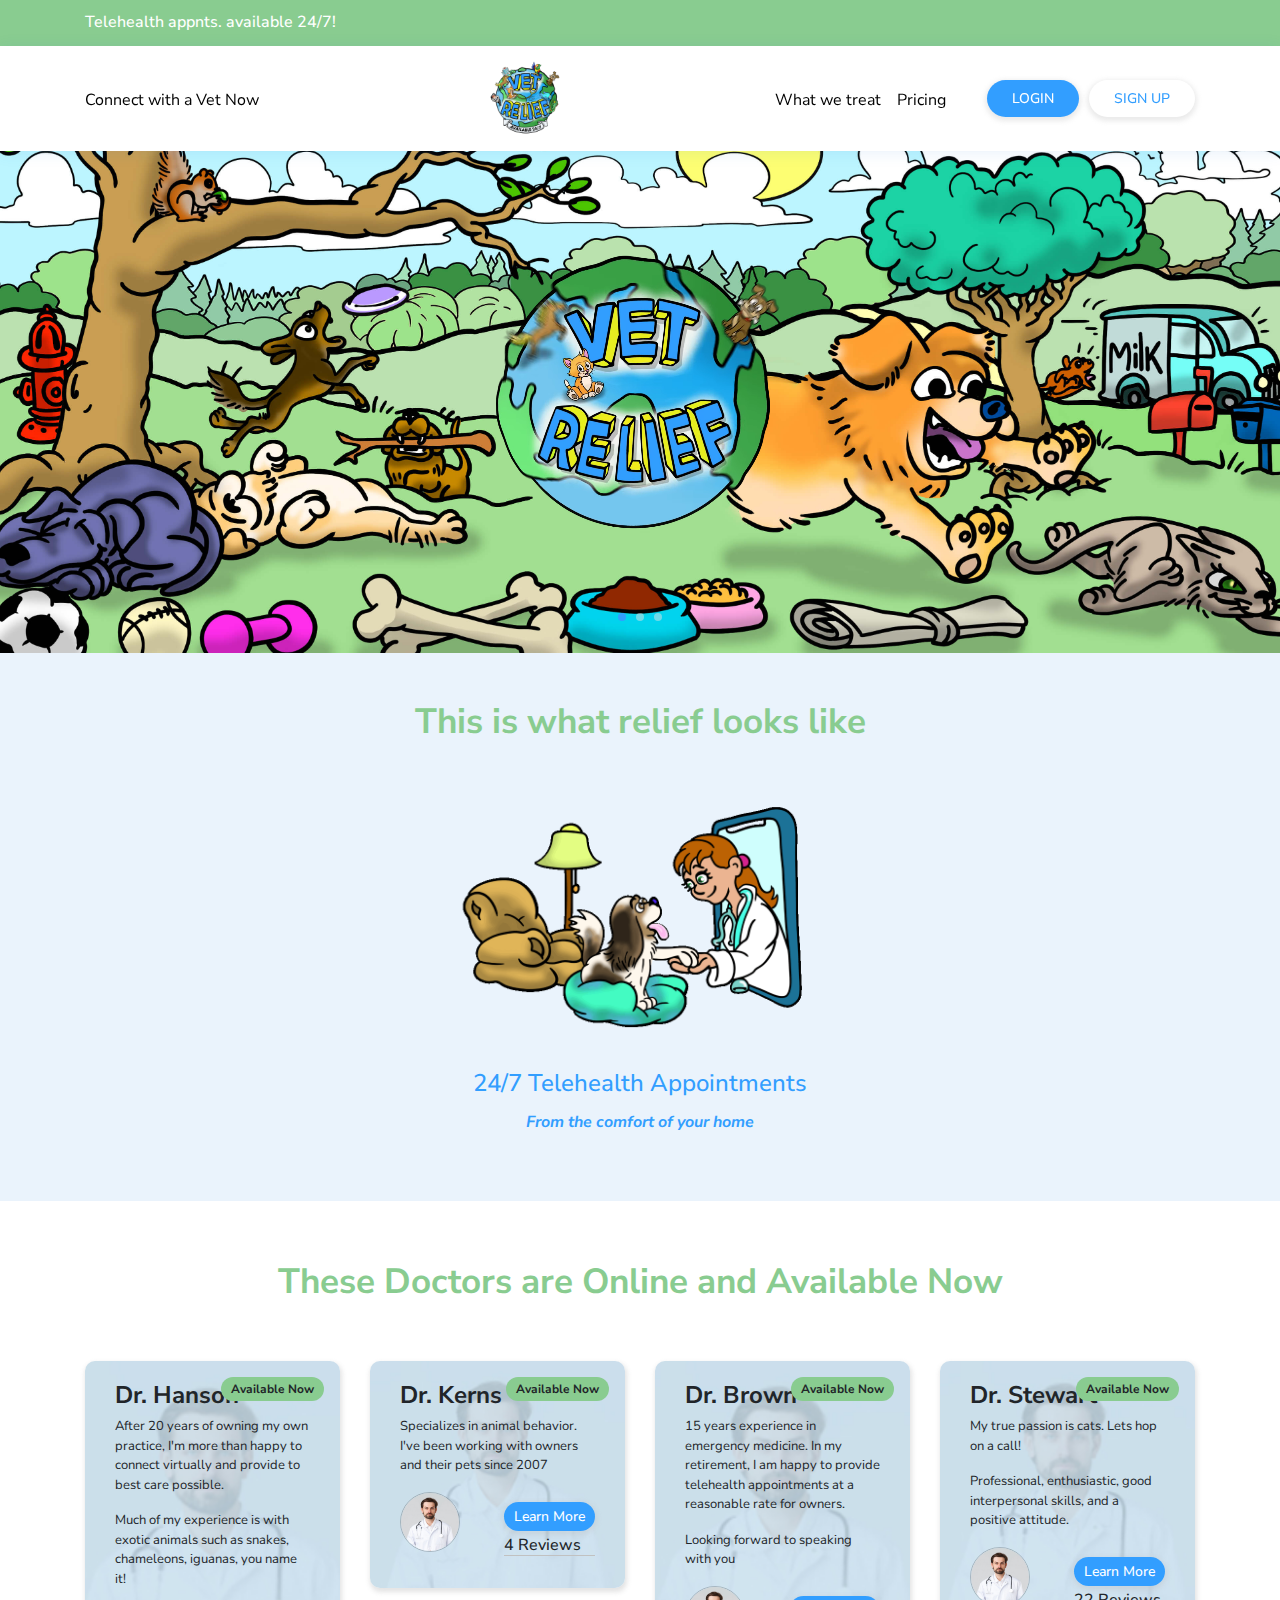
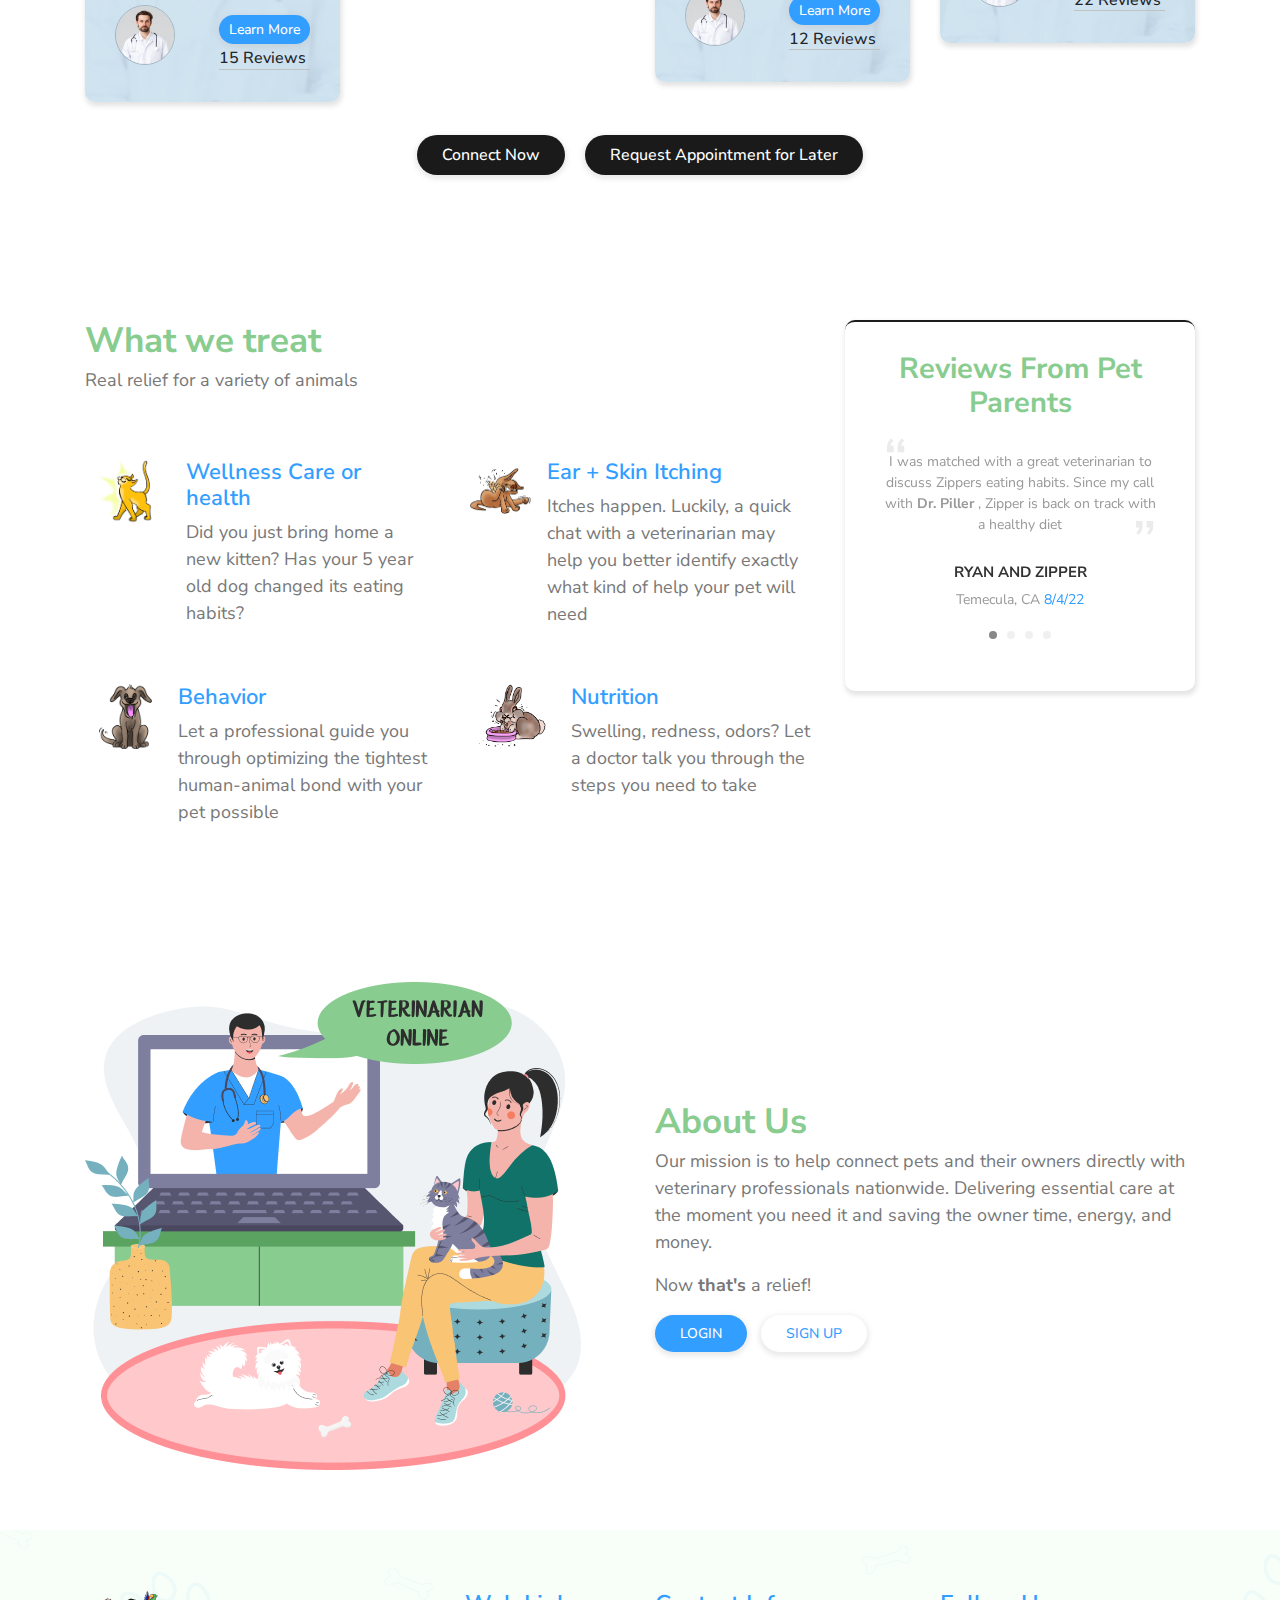
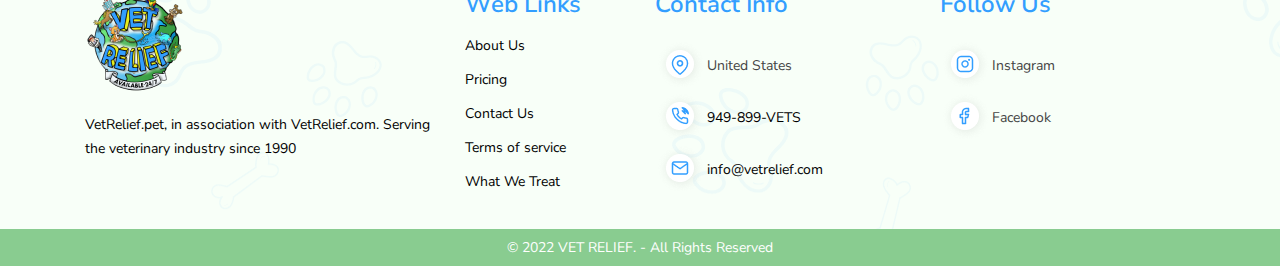
==== commit aade6c93: "Updated "what we treat" icons" ====
--- a/index.html
+++ b/index.html
@@ -303,7 +303,7 @@
 
                   <div class="col-lg-6 d-flex treat-point-main">
                       <div class="treat-point-img">
-                        <img src="assets/img/scratchy_dog_brown.png" width="100%" alt="">
+                        <img src="assets/img/scratchy_dog_brown_2.png" width="100%" alt="">
                       </div>
                       <div class="treat-point-text">
                         <h5>Ear + Skin Itching</h5>
@@ -323,7 +323,7 @@
 
                   <div class="col-lg-6 d-flex treat-point-main">
                       <div class="treat-point-img">
-                        <img src="assets/img/rabbit_eating_sloppy.png" width="100%" alt="">
+                        <img src="assets/img/rabbit_eating_sloppy_2.png" width="100%" alt="">
                       </div>
                       <div class="treat-point-text">
                         <h5>Nutrition</h5>
--- a/assets/css/style.css
+++ b/assets/css/style.css
@@ -940,8 +940,13 @@
 }
 
 #What-Treat .treat-point-img {
-    width: 60%;
+    width: 70%;
     margin-right: 1rem;
+}
+#What-Treat .treat-point-img img{
+    height: 65px;
+    width: 100%;
+    object-fit: scale-down;
 }
 
 #What-Treat .treat-point-text h5 {
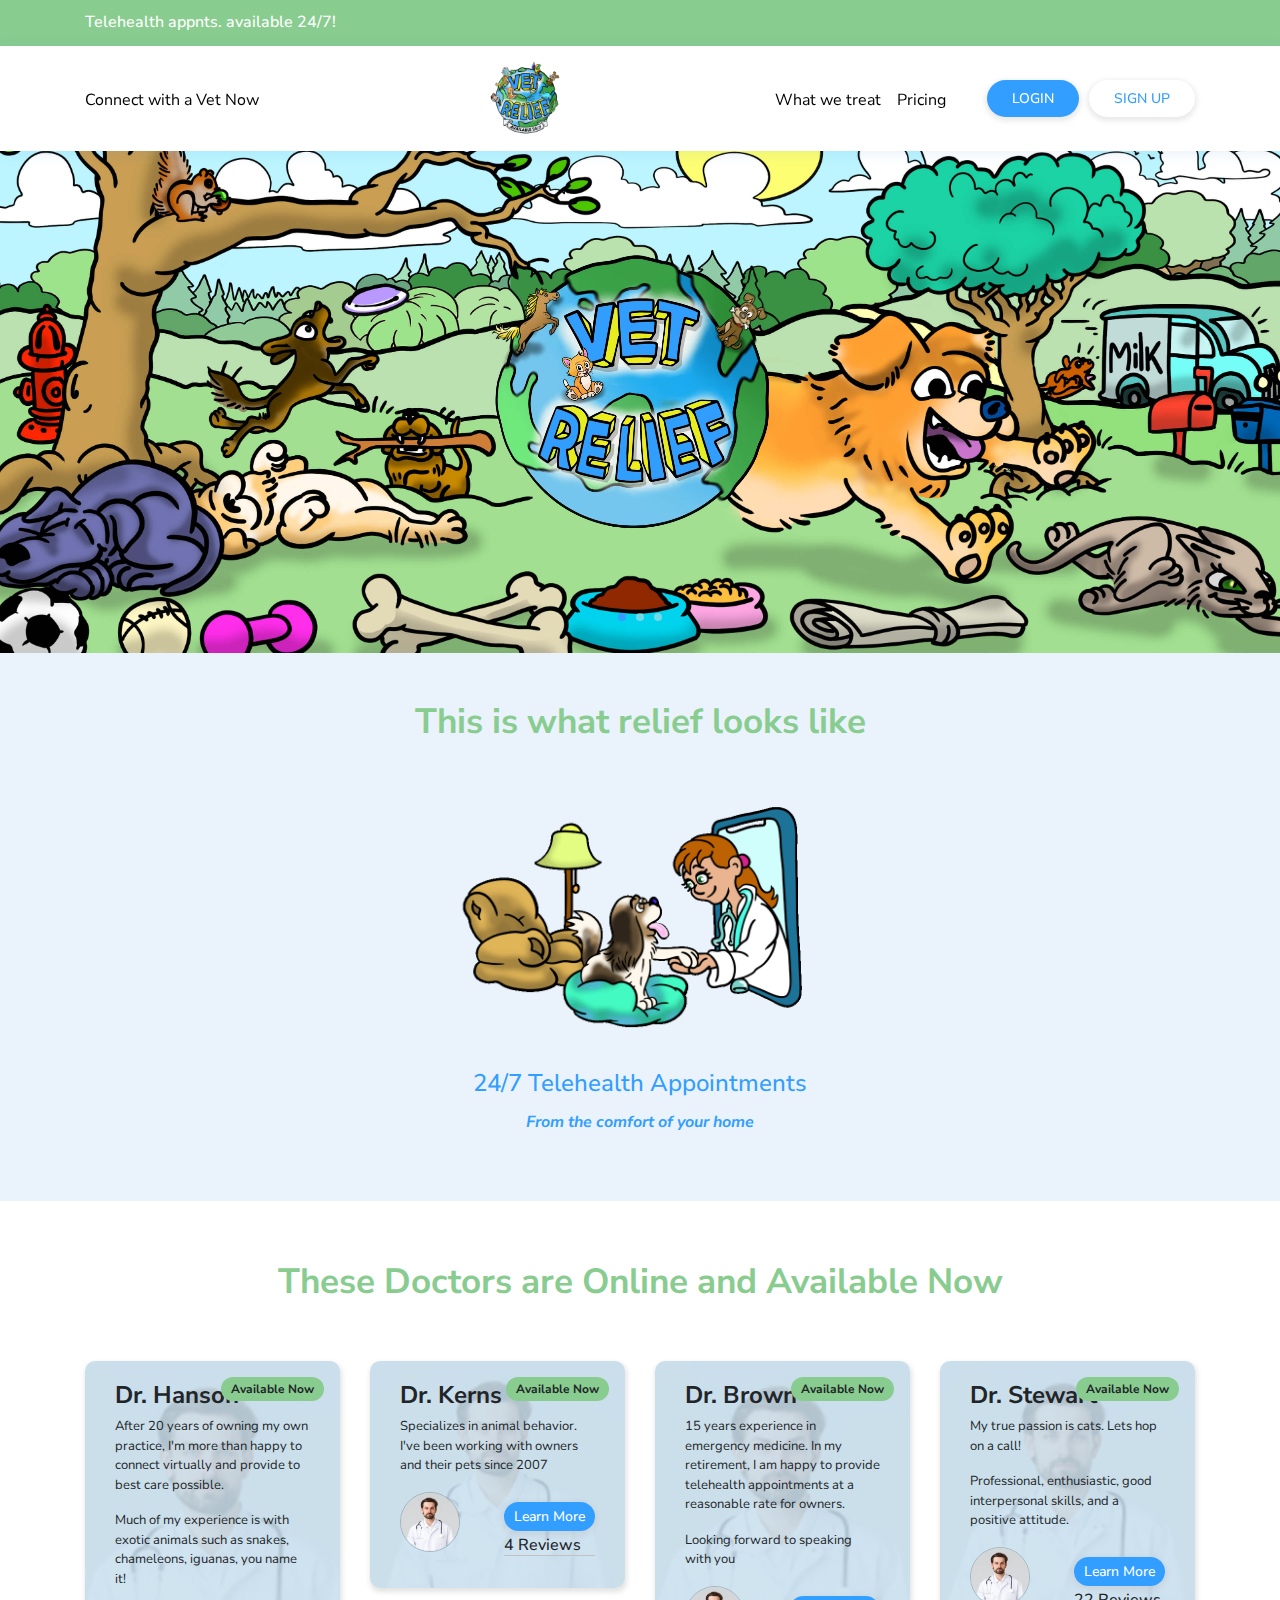
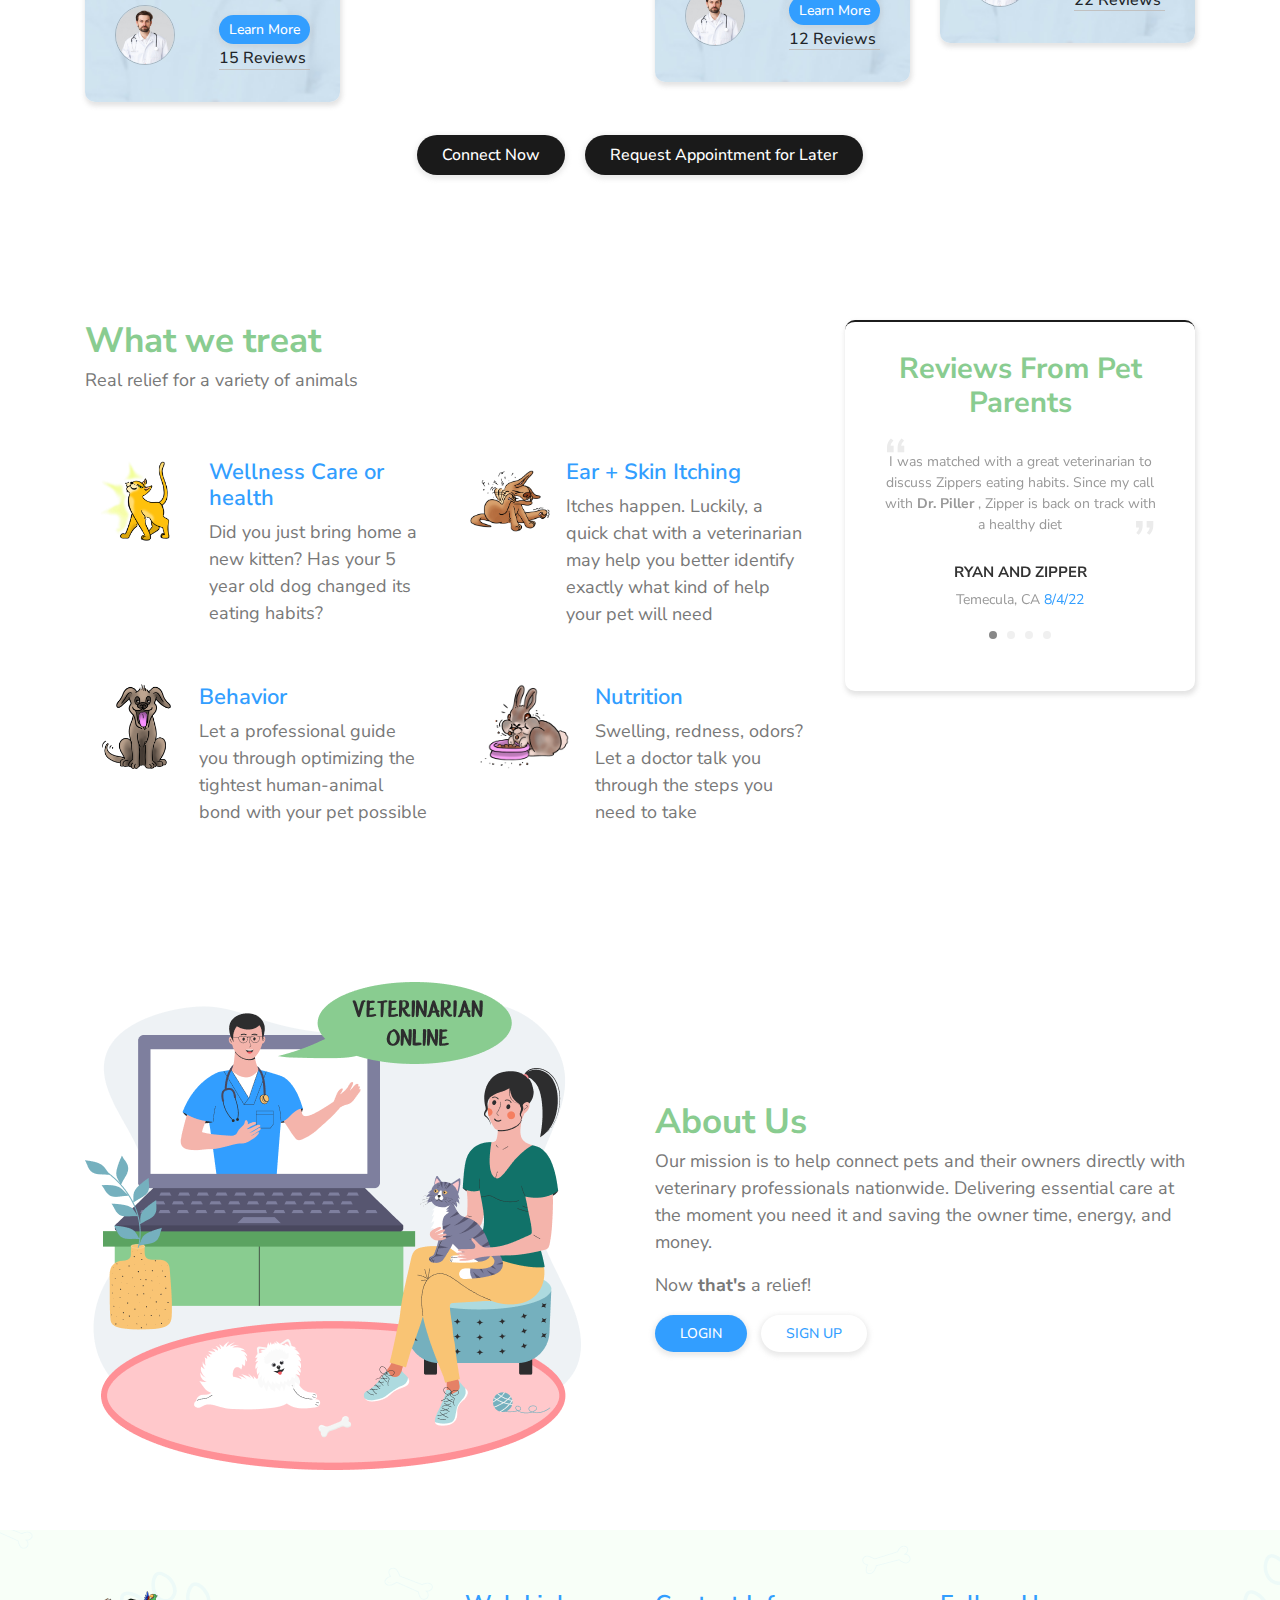
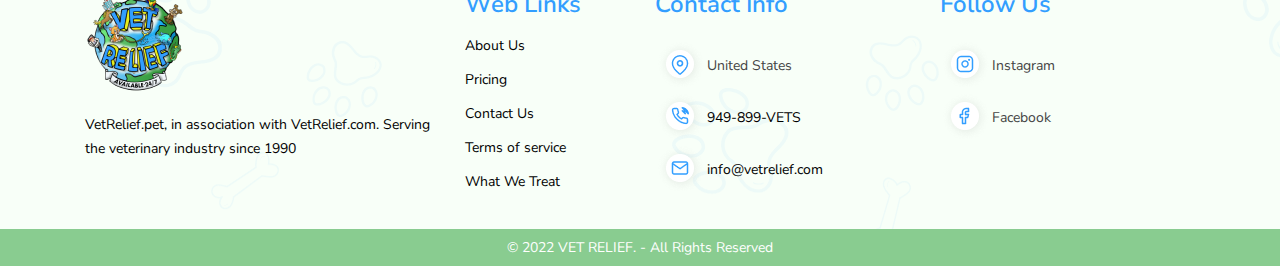
==== commit 114d6c0c: "Added mobile hero section button;" ====
--- a/index.html
+++ b/index.html
@@ -128,6 +128,7 @@
               <div class="video-sect mt-lg-4">
                 <video class="d-none d-lg-block" src="assets/img/transparent-image-background.webm" autoplay loop muted width="100%"></video>
                 <img class="d-lg-none" src="assets/img/transparent-logo-gif.gif" width="100%" alt="">
+                <a href="/pet_appointment/" class="d-lg-none login-btn scrollto text-yellow">Connect with a vet</a>
               </div>
             </div>
           </div> 
@@ -142,6 +143,7 @@
               <div class="video-sect mt-lg-4">
                 <video class="d-none d-lg-block" src="assets/img/transparent-image-background.webm" autoplay loop muted width="100%"></video>
                 <img class="d-lg-none" src="assets/img/transparent-logo-gif.gif" width="100%" alt="">
+                <a href="/pet_appointment/" class="d-lg-none login-btn scrollto text-yellow">Connect with a vet</a>
               </div>
             </div>
           </div> 
@@ -156,6 +158,7 @@
               <div class="video-sect mt-lg-4">
                 <video class="d-none d-lg-block" src="assets/img/transparent-image-background.webm" autoplay loop muted width="100%"></video>
                 <img class="d-lg-none" src="assets/img/transparent-logo-gif.gif" width="100%" alt="">
+                <a href="/pet_appointment/" class="d-lg-none login-btn scrollto text-yellow">Connect with a vet</a>
               </div>
             </div>
           </div> 
--- a/assets/css/style.css
+++ b/assets/css/style.css
@@ -940,11 +940,11 @@
 }
 
 #What-Treat .treat-point-img {
-    width: 70%;
+    width: 100%;
     margin-right: 1rem;
 }
 #What-Treat .treat-point-img img{
-    height: 65px;
+    height: 85px;
     width: 100%;
     object-fit: scale-down;
 }
@@ -981,7 +981,9 @@
     display: flex;
     justify-content: center;
 }
-
+.login-btn.scrollto.text-yellow{
+    color: #e7ed20 !important;
+}
 
 /*--------------------------------------------------------------
 # Put Reviews From Pet Owners
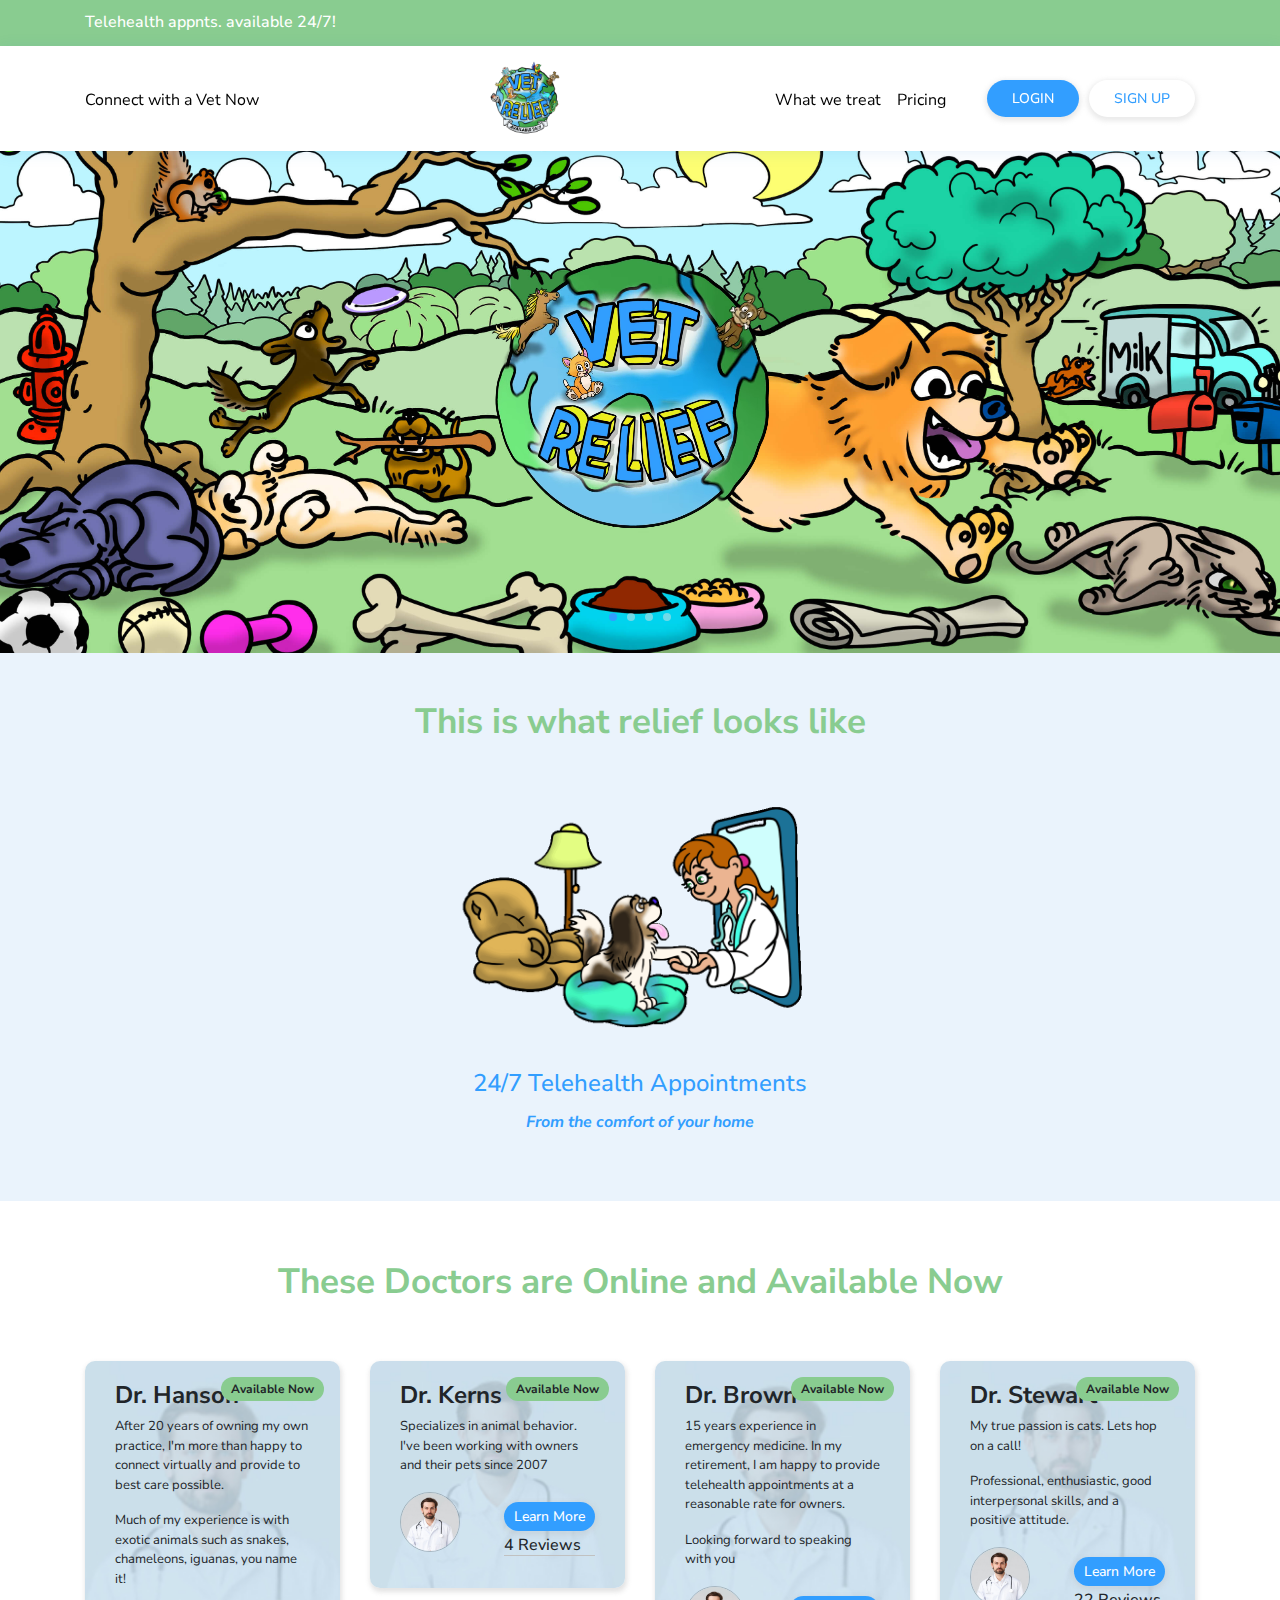
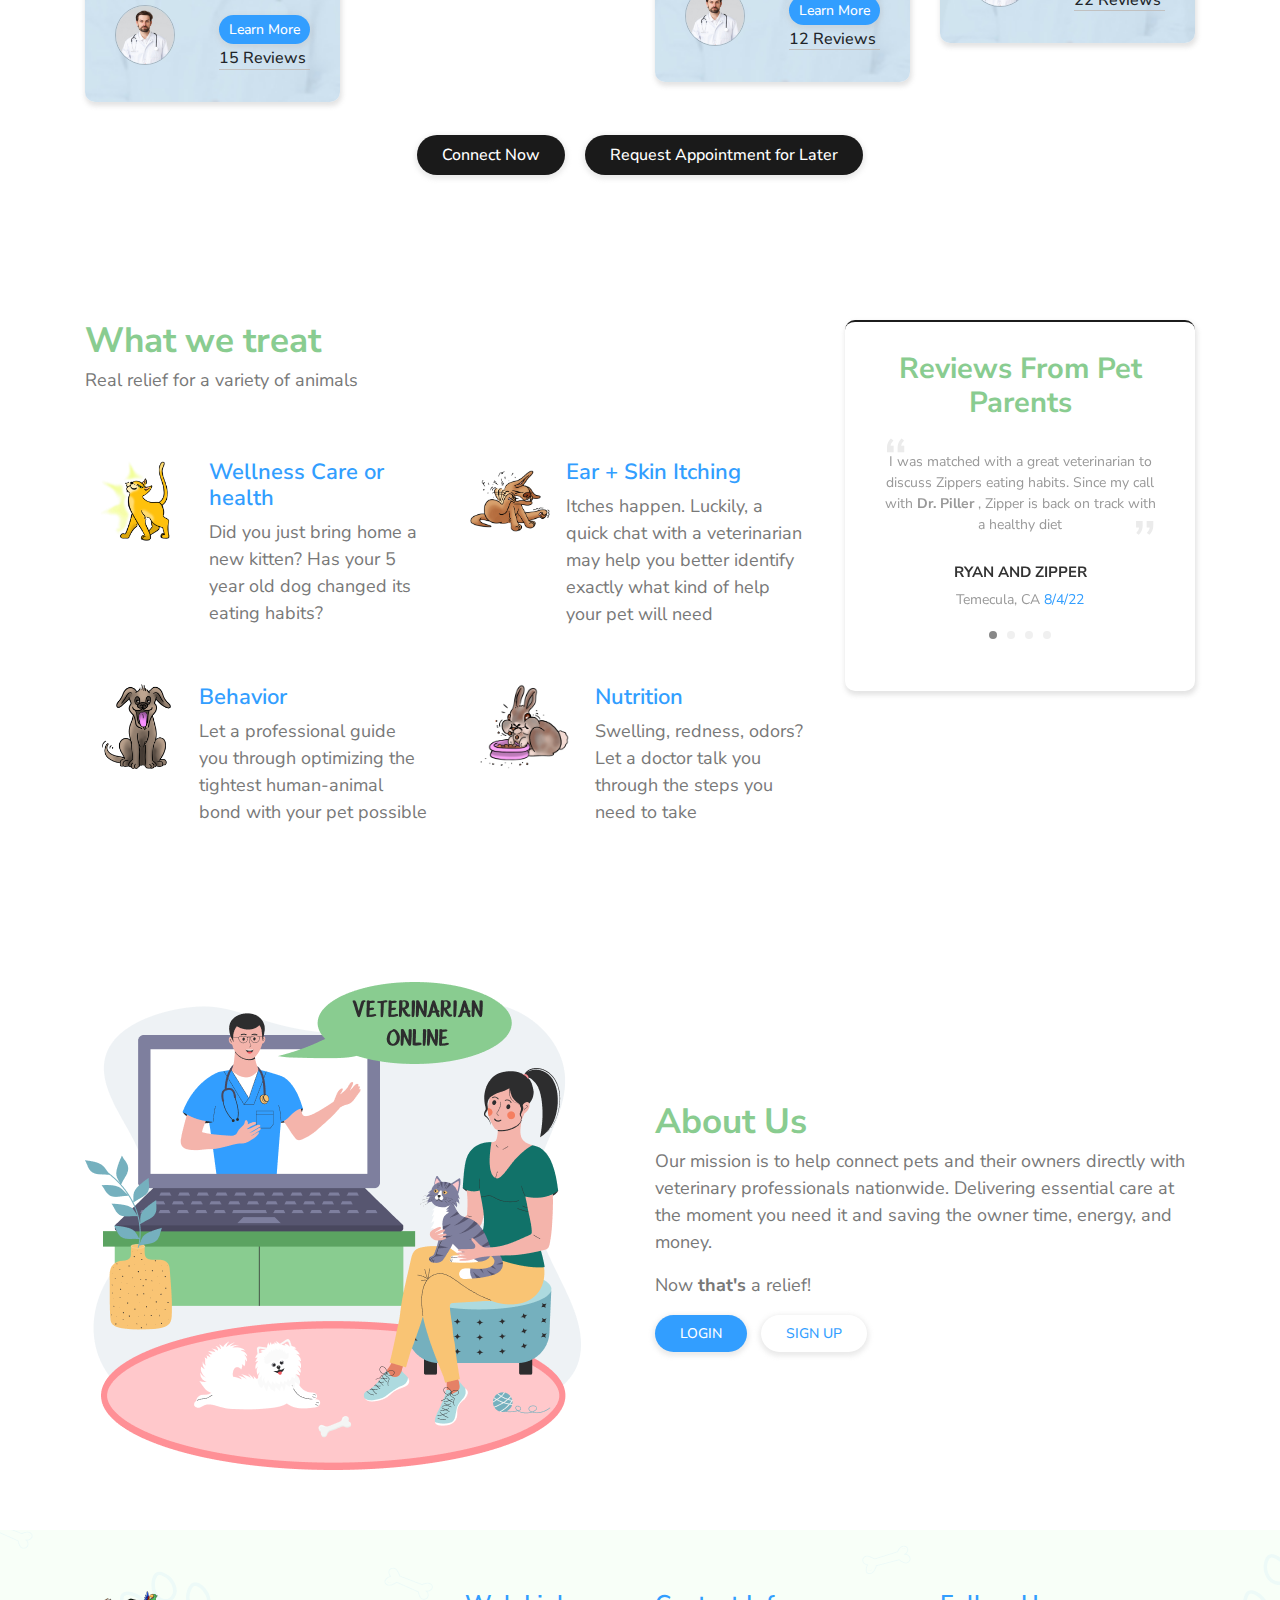
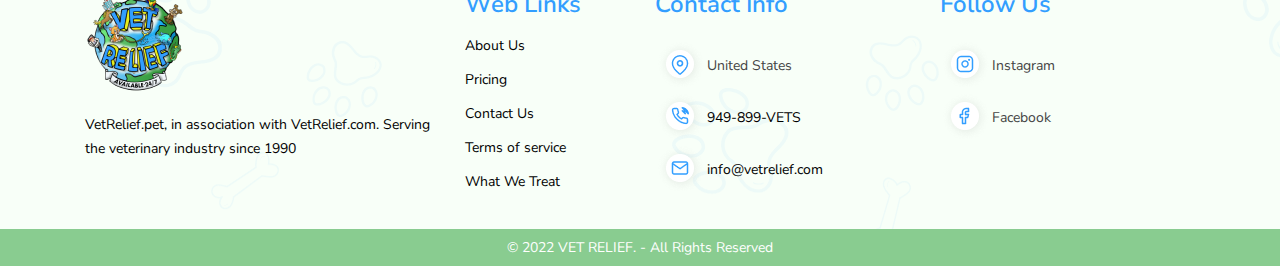
==== commit 58c991da: "Added 4th banner" ====
--- a/index.html
+++ b/index.html
@@ -118,6 +118,7 @@
     <li data-target="#carouselHeroSection" data-slide-to="0" class="active"></li>
     <li data-target="#carouselHeroSection" data-slide-to="1"></li>
     <li data-target="#carouselHeroSection" data-slide-to="2"></li>
+    <li data-target="#carouselHeroSection" data-slide-to="3"></li>
   </ol>
   <div class="carousel-inner">
     <div class="carousel-item active">
@@ -152,6 +153,21 @@
     </div>
     <div class="carousel-item">
       <section id="hero3-2" class="d-flex align-items-center hero-3">
+        <div class="container">
+          <div class="row align-items-center">
+            <div class="col-8 col-lg-4 mx-auto text-center">
+              <div class="video-sect mt-lg-4">
+                <video class="d-none d-lg-block" src="assets/img/transparent-image-background.webm" autoplay loop muted width="100%"></video>
+                <img class="d-lg-none" src="assets/img/transparent-logo-gif.gif" width="100%" alt="">
+                <a href="/pet_appointment/" class="d-lg-none login-btn scrollto text-yellow">Connect with a vet</a>
+              </div>
+            </div>
+          </div> 
+        </div>
+      </section>
+    </div>
+    <div class="carousel-item">
+      <section id="hero3-3" class="d-flex align-items-center hero-3">
         <div class="container">
           <div class="row align-items-center">
             <div class="col-8 col-lg-4 mx-auto text-center">
--- a/assets/css/style.css
+++ b/assets/css/style.css
@@ -487,7 +487,7 @@
     width: 100%;
     max-height: calc(100vh - 200px);
 }
-#hero3,#hero3-1,#hero3-2{
+#hero3,#hero3-1,#hero3-2,#hero3-3{
     /* width: 100%;
     height: 90vh; */
     background-size: cover;
@@ -505,6 +505,10 @@
 }
 #hero3-2{
     background: url(../img/jungle.jpg) center;
+    background-size: cover;
+}
+#hero3-3{
+    background: url(../img/farmanimals-banner.png) center;
     background-size: cover;
 }
 #carouselHeroSection .carousel-indicators li.active{
@@ -596,7 +600,7 @@
     #hero1 {
         background-attachment: fixed;
     }
-    #hero3,#hero3-1,#hero3-2{
+    #hero3,#hero3-1,#hero3-2,#hero3-3{
         aspect-ratio: 	1890/787;
     }
 }
@@ -900,7 +904,7 @@
     max-height: 80vh;
 }
 @media (max-width: 768px) {
-    #hero3,#hero3-1,#hero3-2{
+    #hero3,#hero3-1,#hero3-2,#hero3-3{
         margin-top: 150px;
     }
     .doctors-available-main .main-doct-box {
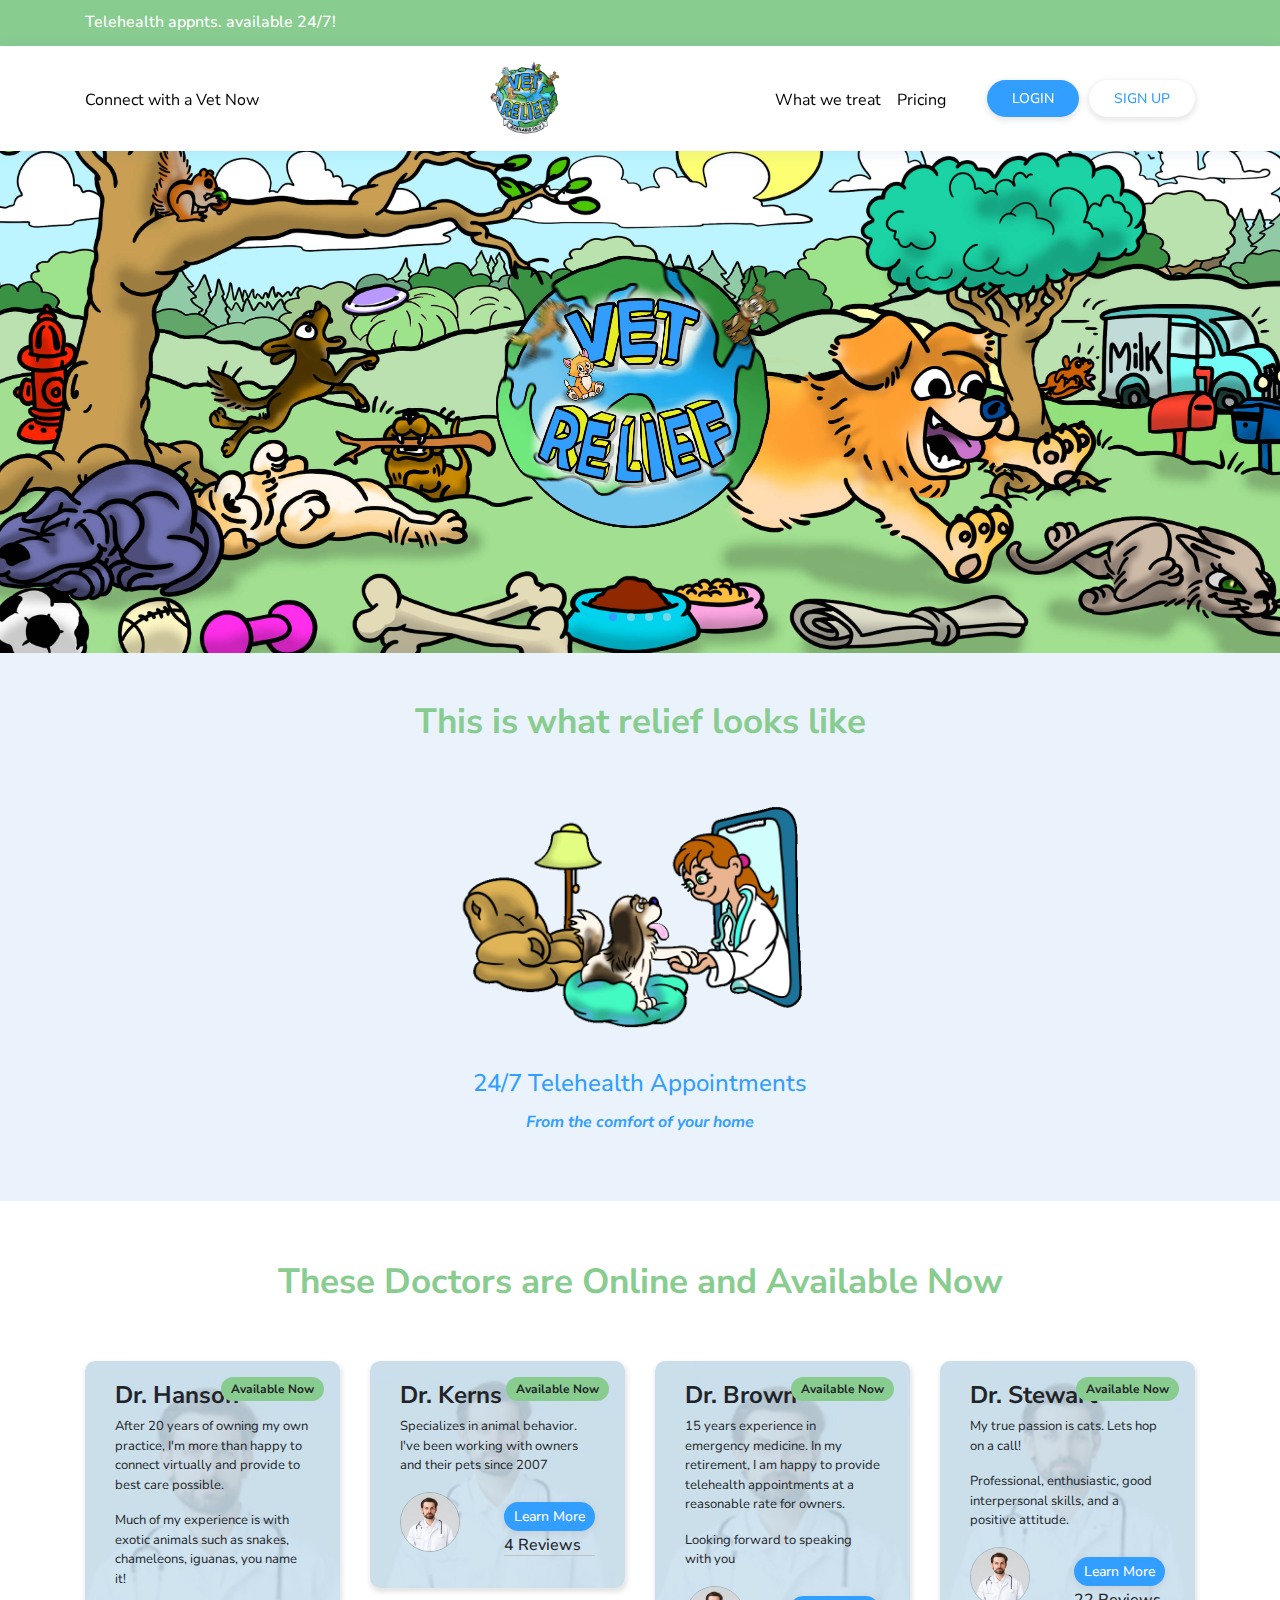
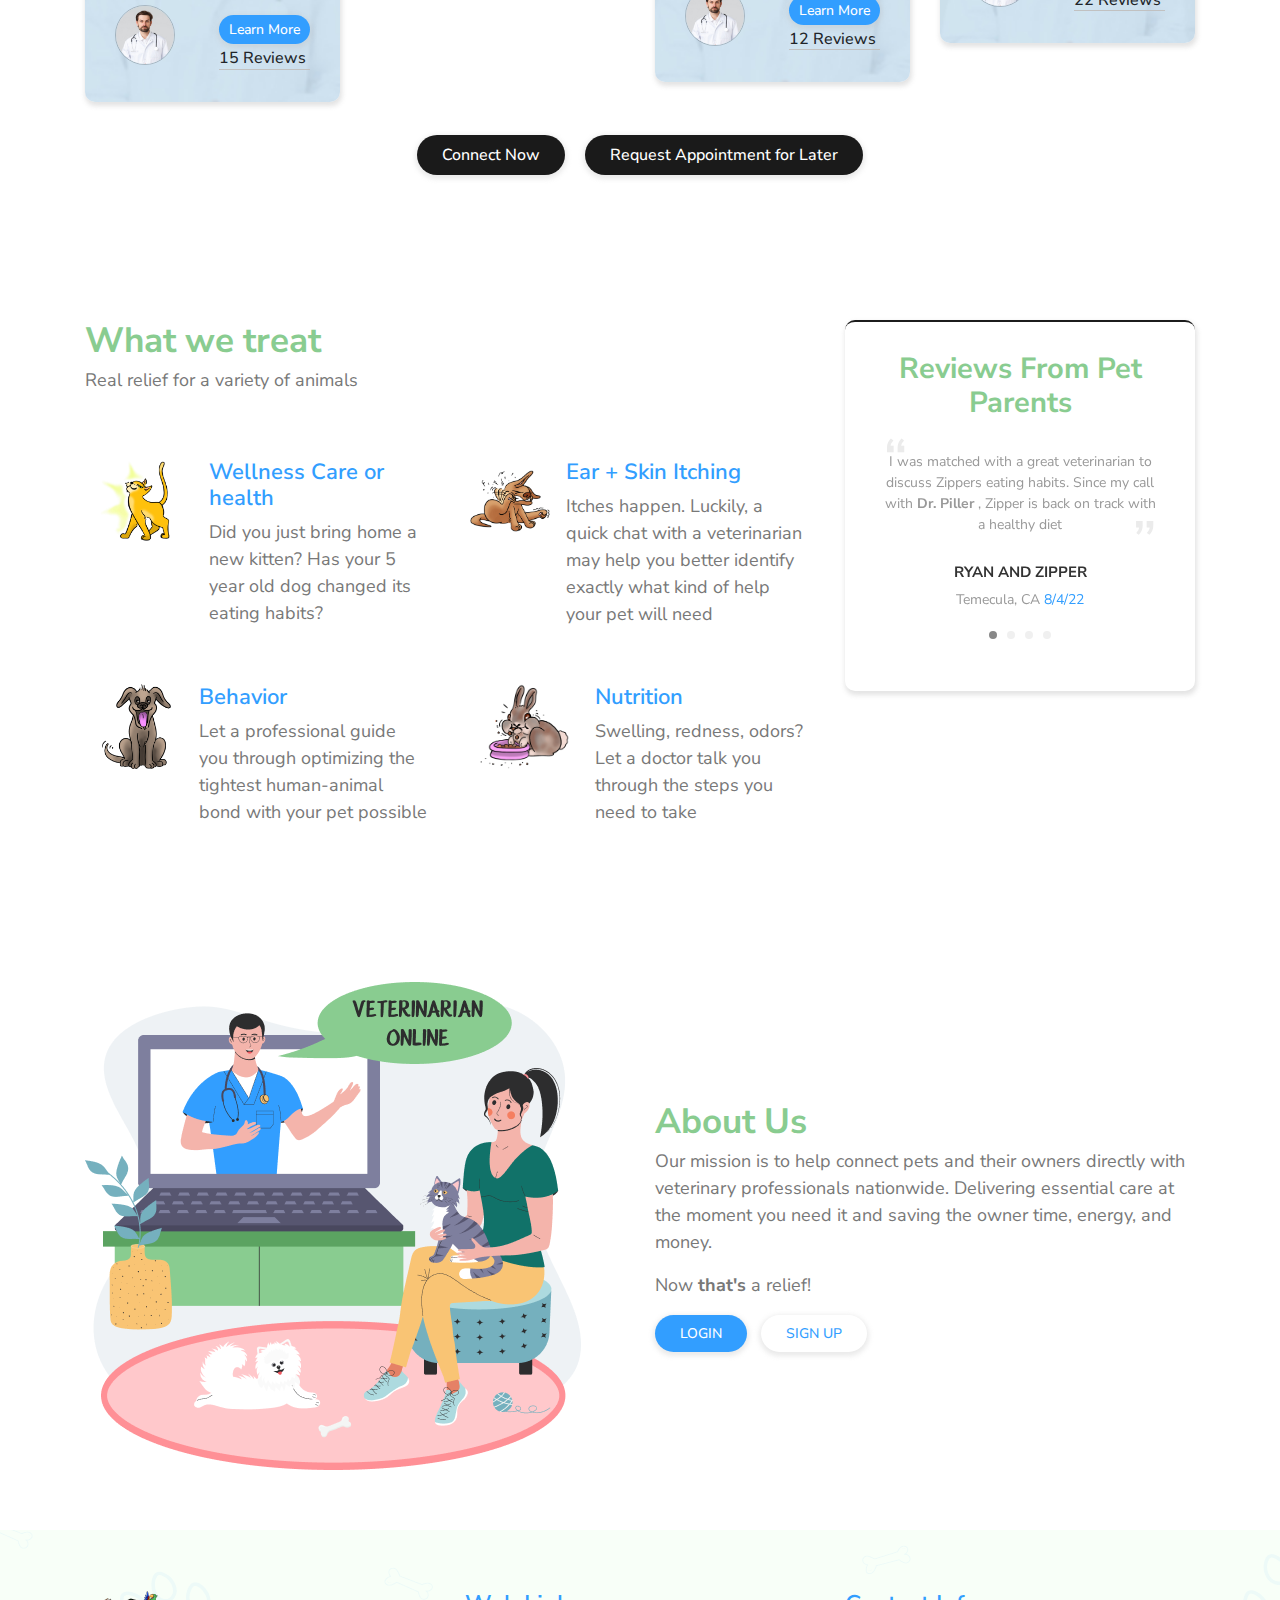
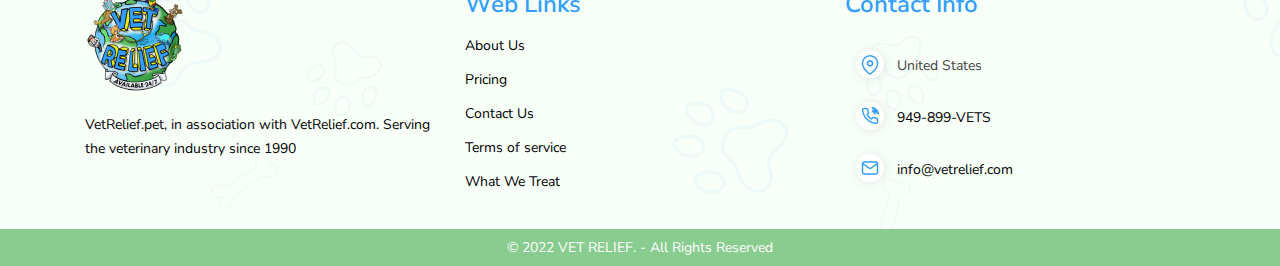
==== commit 568cbfc6: "Removed follow us section" ====
--- a/index.html
+++ b/index.html
@@ -491,7 +491,7 @@
         </ul> -->
       </div>
 
-      <div class="col-lg-2 col-md-6 footer-links">
+      <div class="col-lg-4 col-md-6 footer-links">
         <h4>Web Links</h4>
         <ul>
           <li><i class="bx bx-chevron-right"></i> <a href="#">About Us</a></li>
@@ -502,20 +502,12 @@
         </ul>
       </div>
 
-      <div class="col-lg-3 col-md-6 contact-info">
+      <div class="col-lg-4 col-md-6 contact-info">
         <h4>Contact Info</h4>
         <ul>
           <li><img src="assets/img/f-location-icon.png" alt="location" class="location"> <p> United States</p></li>
           <li><img src="assets/img/f-call-icon.png" alt="location" class="call"> <a href="tel:+1 949-899-VETS">949-899-VETS</a></li>
           <li><img src="assets/img/f-email-icon.png" alt="email" class="mail"> <a href="mailto:info@vetrelief.com">info@vetrelief.com</a></li>          
-        </ul>
-      </div>
-
-      <div class="col-lg-3 col-md-6 contact-info">
-        <h4>Follow Us</h4>
-        <ul>
-          <li><img src="assets/img/insta.png" alt="location" class="location"> <p> Instagram</p></li>
-		<li><img src="assets/img/fb.png" alt="location" class="call"> <p> Facebook</p></li>         
         </ul>
       </div>
 
--- a/assets/css/style.css
+++ b/assets/css/style.css
@@ -508,7 +508,7 @@
     background-size: cover;
 }
 #hero3-3{
-    background: url(../img/farmanimals-banner.png) center;
+    background: url(../img/farmanimals.jpg) center;
     background-size: cover;
 }
 #carouselHeroSection .carousel-indicators li.active{
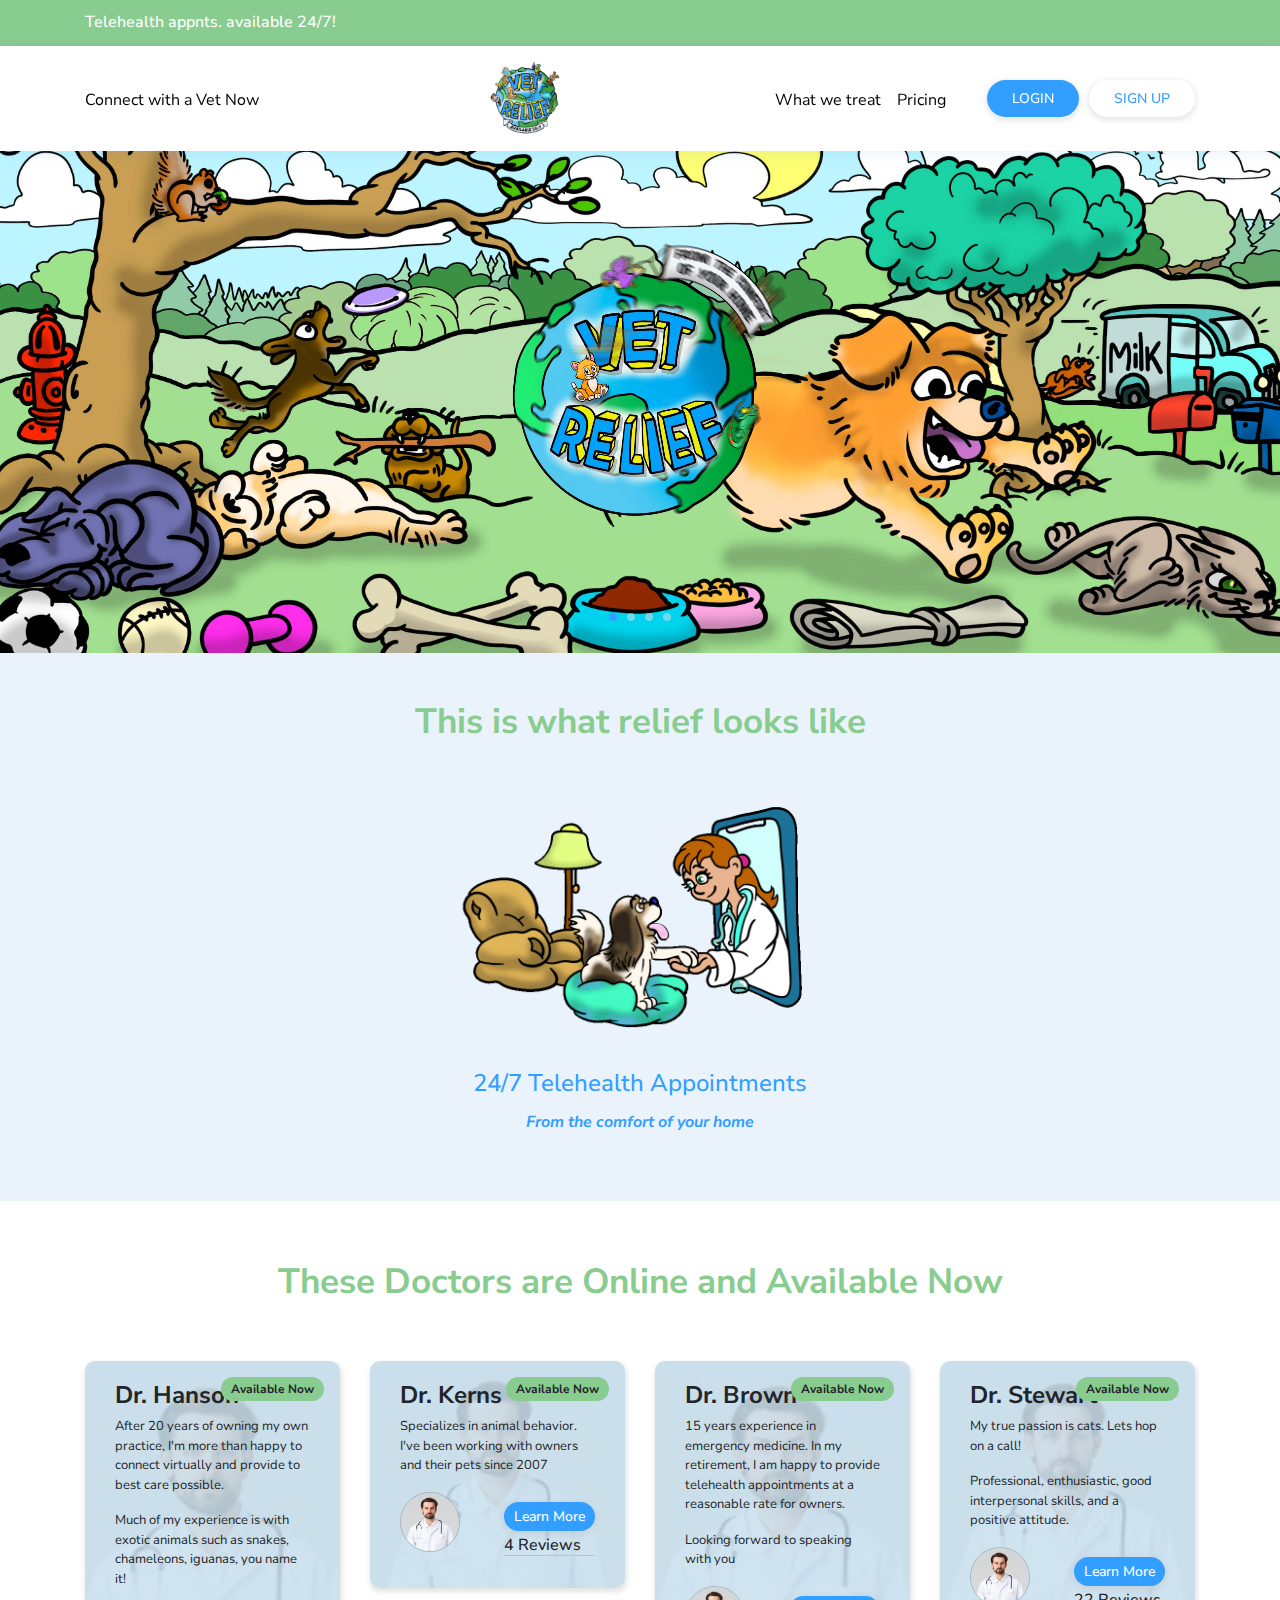
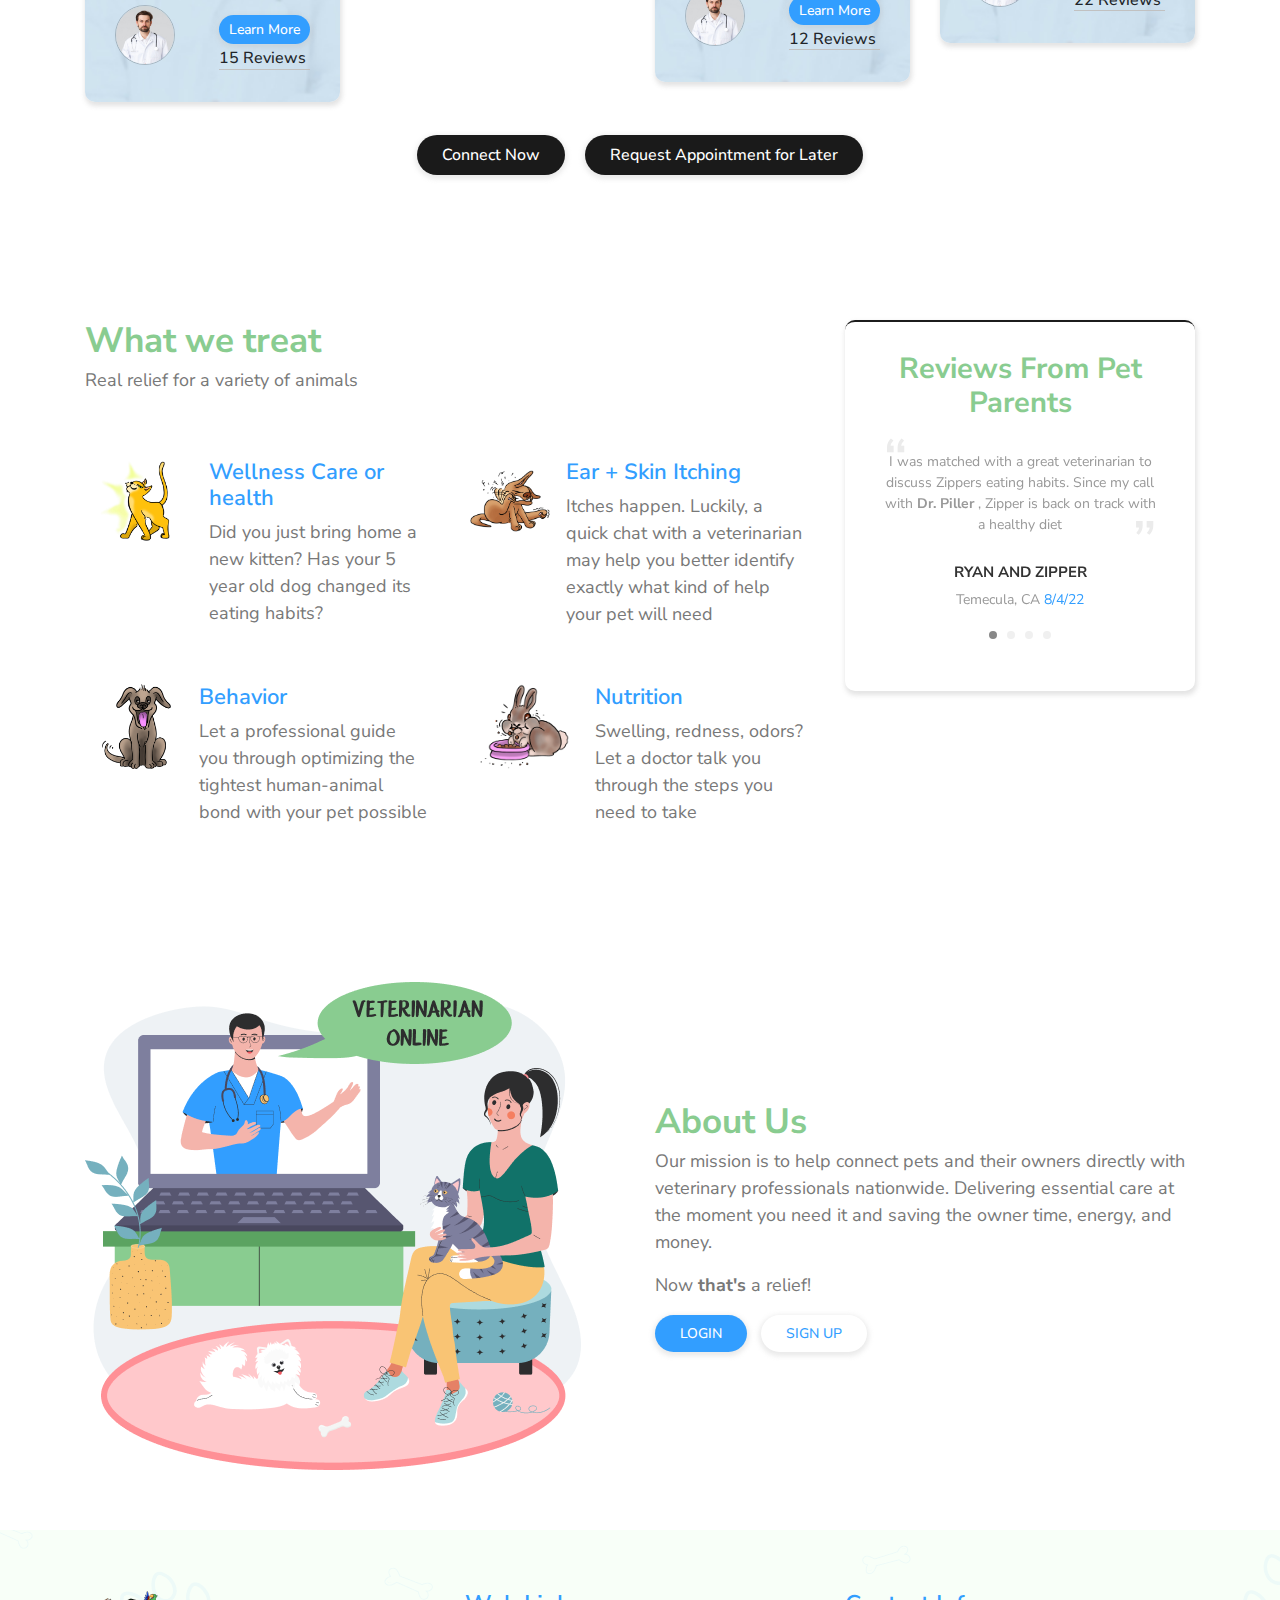
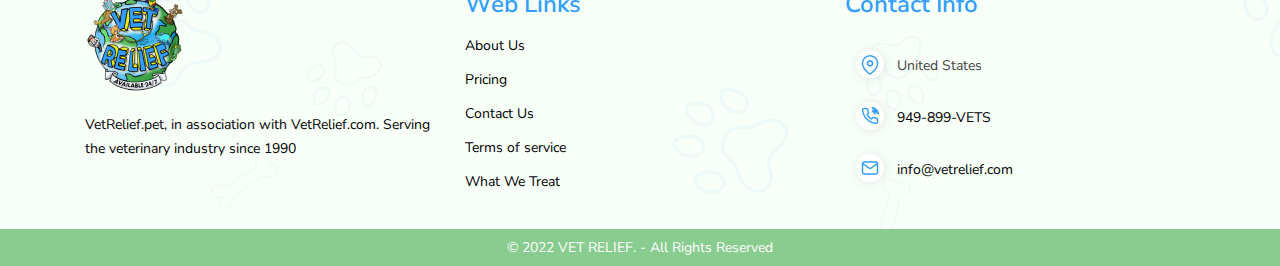
==== commit 6dae33ce: "Updated home logo animation" ====
--- a/index.html
+++ b/index.html
@@ -127,8 +127,8 @@
           <div class="row align-items-center">
             <div class="col-8 col-lg-4 mx-auto text-center">
               <div class="video-sect mt-lg-4">
-                <video class="d-none d-lg-block" src="assets/img/transparent-image-background.webm" autoplay loop muted width="100%"></video>
-                <img class="d-lg-none" src="assets/img/transparent-logo-gif.gif" width="100%" alt="">
+                <video class="d-none d-lg-block" src="assets/img/new-transparent-image-background.webm" autoplay loop muted width="100%"></video>
+                <img class="d-lg-none" src="assets/img/new-transparent-logo-gif.gif" width="100%" alt="">
                 <a href="/pet_appointment/" class="d-lg-none login-btn scrollto text-yellow">Connect with a vet</a>
               </div>
             </div>
@@ -142,8 +142,8 @@
           <div class="row align-items-center">
             <div class="col-8 col-lg-4 mx-auto text-center">
               <div class="video-sect mt-lg-4">
-                <video class="d-none d-lg-block" src="assets/img/transparent-image-background.webm" autoplay loop muted width="100%"></video>
-                <img class="d-lg-none" src="assets/img/transparent-logo-gif.gif" width="100%" alt="">
+                <video class="d-none d-lg-block" src="assets/img/new-transparent-image-background.webm" autoplay loop muted width="100%"></video>
+                <img class="d-lg-none" src="assets/img/new-transparent-logo-gif.gif" width="100%" alt="">
                 <a href="/pet_appointment/" class="d-lg-none login-btn scrollto text-yellow">Connect with a vet</a>
               </div>
             </div>
@@ -157,8 +157,8 @@
           <div class="row align-items-center">
             <div class="col-8 col-lg-4 mx-auto text-center">
               <div class="video-sect mt-lg-4">
-                <video class="d-none d-lg-block" src="assets/img/transparent-image-background.webm" autoplay loop muted width="100%"></video>
-                <img class="d-lg-none" src="assets/img/transparent-logo-gif.gif" width="100%" alt="">
+                <video class="d-none d-lg-block" src="assets/img/new-transparent-image-background.webm" autoplay loop muted width="100%"></video>
+                <img class="d-lg-none" src="assets/img/new-transparent-logo-gif.gif" width="100%" alt="">
                 <a href="/pet_appointment/" class="d-lg-none login-btn scrollto text-yellow">Connect with a vet</a>
               </div>
             </div>
@@ -172,8 +172,8 @@
           <div class="row align-items-center">
             <div class="col-8 col-lg-4 mx-auto text-center">
               <div class="video-sect mt-lg-4">
-                <video class="d-none d-lg-block" src="assets/img/transparent-image-background.webm" autoplay loop muted width="100%"></video>
-                <img class="d-lg-none" src="assets/img/transparent-logo-gif.gif" width="100%" alt="">
+                <video class="d-none d-lg-block" src="assets/img/new-transparent-image-background.webm" autoplay loop muted width="100%"></video>
+                <img class="d-lg-none" src="assets/img/new-transparent-logo-gif.gif" width="100%" alt="">
                 <a href="/pet_appointment/" class="d-lg-none login-btn scrollto text-yellow">Connect with a vet</a>
               </div>
             </div>
